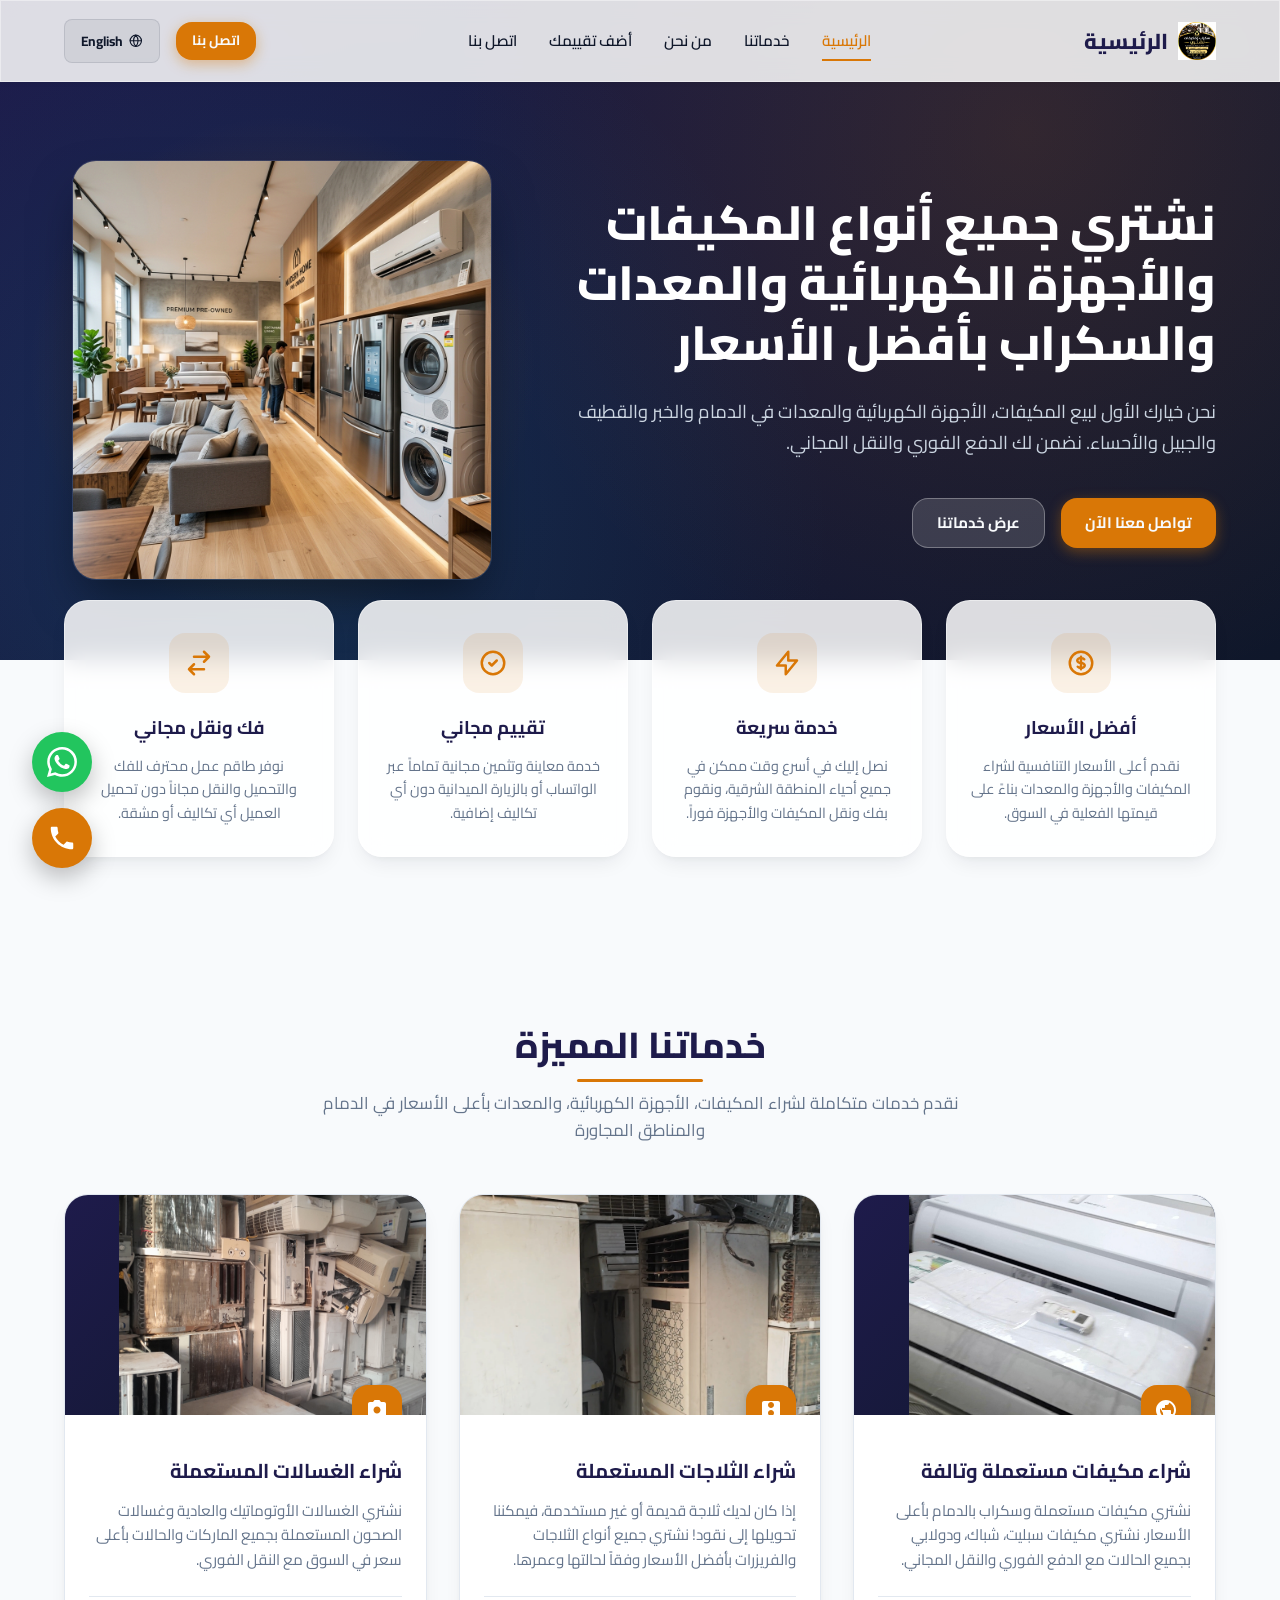
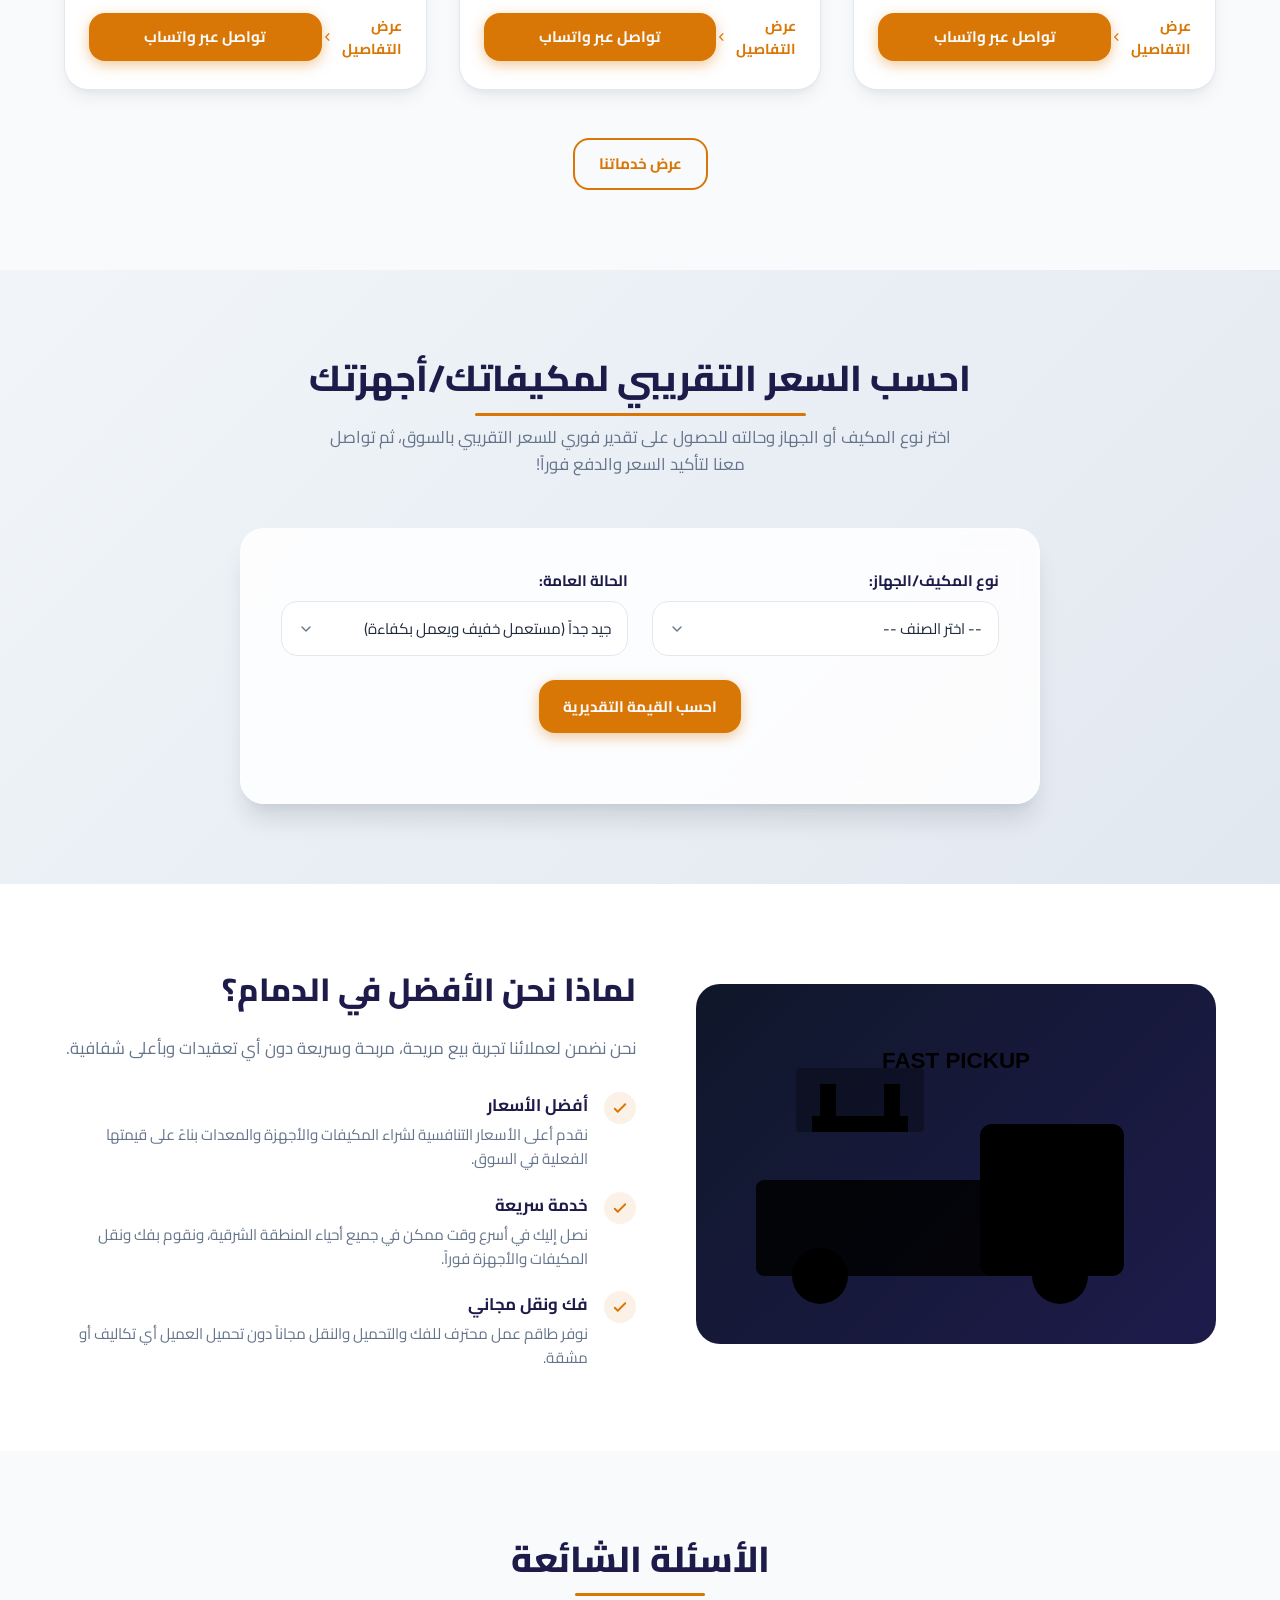
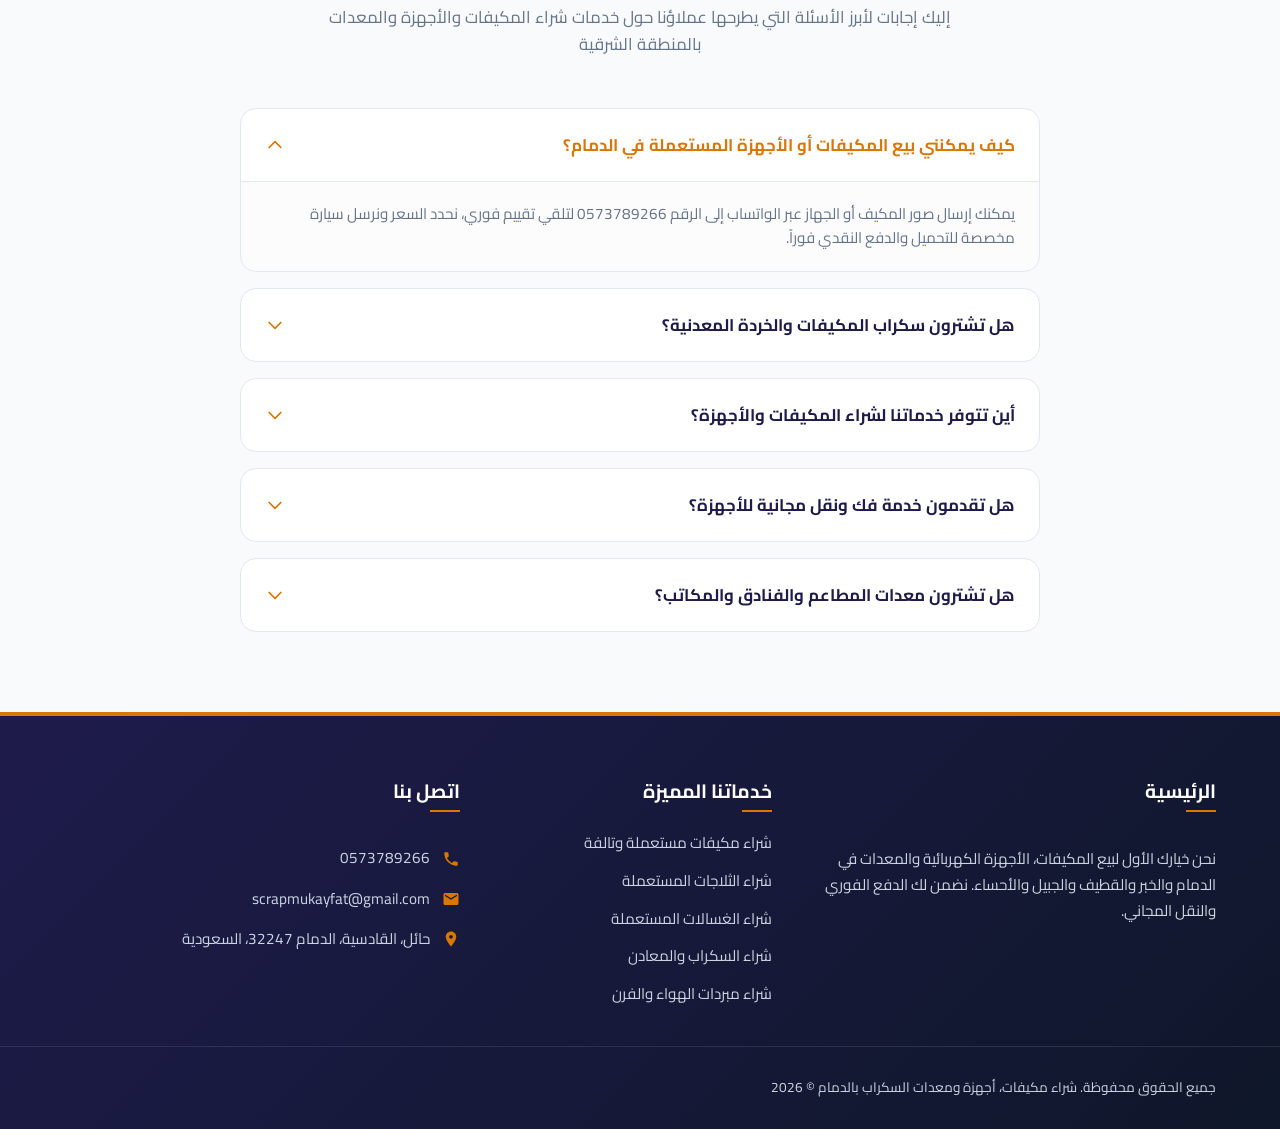
==== index.html @ c2d2c330 "Add files via upload" ====
<!DOCTYPE html>
<html lang="ar" dir="rtl">
<head>
  <meta charset="UTF-8">
  <meta name="viewport" content="width=device-width, initial-scale=1.0">
  <title data-i18n="heroTitle">شراء مكيفات سكراب بالدمام والخبر والقطيف والجبيل والاحساء 0573789266</title>
  <meta name="description" content="شراء مكيفات سكراب جميع الانواع بالدمام والخبر والقطيف والجبيل والاحساء - نشتري مكيفات شباك وسبليت ودولابي وتالفة وقديمة بأعلى الأسعار مع نقل فوري ودفع نقدي 24/7">
  
  <!-- Favicon -->
  <link rel="icon" type="image/svg+xml" href="data:image/svg+xml,%3Csvg xmlns='http://www.w3.org/2000/svg' viewBox='0 0 24 24' fill='%23d97706'%3E%3Cpath d='M2 17h20v2H2zm18-4v-2c0-1.1-.9-2-2-2H6c-1.1 0-2 .9-2 2v2c-1.1 0-2 .9-2 2v2h20v-2c0-1.1-.9-2-2-2zM6 9h12V5c0-1.1-.9-2-2-2H8c-1.1 0-2 .9-2 2v4z'/%3E%3C/svg%3E">
  
  <!-- CSS Stylesheet -->
  <link rel="stylesheet" href="style.css">
</head>
<body>

  <!-- Floating Call / WhatsApp Actions Widget -->
  <div class="floating-actions">
    <a href="https://wa.me/0573789266" class="float-btn float-whatsapp" target="_blank" data-tooltip="واتساب | WhatsApp" id="float-wa-btn">
      <svg fill="currentColor" viewBox="0 0 24 24" xmlns="http://www.w3.org/2000/svg"><path d="M17.472 14.382c-.297-.149-1.758-.867-2.03-.967-.273-.099-.471-.148-.67.15-.197.297-.767.966-.94 1.164-.173.199-.347.223-.644.075-.297-.15-1.255-.463-2.39-1.475-.883-.788-1.48-1.761-1.653-2.059-.173-.297-.018-.458.13-.606.134-.133.298-.347.446-.52.149-.174.198-.298.298-.497.099-.198.05-.371-.025-.52-.075-.149-.669-1.612-.916-2.207-.242-.579-.487-.5-.669-.51-.173-.008-.371-.01-.57-.01-.198 0-.52.074-.792.372-.272.297-1.04 1.016-1.04 2.479 0 1.462 1.065 2.875 1.213 3.074.149.198 2.096 3.2 5.077 4.487.709.306 1.262.489 1.694.625.712.227 1.36.195 1.871.118.571-.085 1.758-.719 2.006-1.413.248-.694.248-1.289.173-1.413-.074-.124-.272-.198-.57-.347m-5.421 7.403h-.004a9.87 9.87 0 01-5.031-1.378l-.361-.214-3.741.982.998-3.648-.235-.374a9.86 9.86 0 01-1.51-5.26c.001-5.45 4.436-9.884 9.888-9.884 2.64 0 5.122 1.03 6.988 2.898a9.825 9.825 0 012.893 6.994c-.003 5.45-4.437 9.884-9.885 9.884m8.413-18.297A11.815 11.815 0 0012.05 0C5.495 0 .16 5.335.157 11.892c0 2.096.547 4.142 1.588 5.945L0 24l6.335-1.662c1.746.953 3.71 1.458 5.705 1.459h.005c6.554 0 11.89-5.335 11.893-11.893a11.821 11.821 0 00-3.48-8.413z"/></svg>
    </a>
    <a href="tel:0573789266" class="float-btn float-phone" data-tooltip="اتصال مباشر | Call Now" id="float-phone-btn">
      <svg fill="currentColor" viewBox="0 0 24 24" xmlns="http://www.w3.org/2000/svg"><path d="M6.62 10.79c1.44 2.83 3.76 5.14 6.59 6.59l2.2-2.2c.27-.27.67-.36 1.02-.24 1.12.37 2.33.57 3.57.57.55 0 1 .45 1 1V20c0 .55-.45 1-1 1-9.39 0-17-7.61-17-17 0-.55.45-1 1-1h3.5c.55 0 1 .45 1 1 0 1.25.2 2.45.57 3.57.11.35.03.74-.25 1.02l-2.2 2.2z"/></svg>
    </a>
  </div>

  <!-- Header Section -->
  <header class="glass-panel">
    <div class="container nav-container">
      <a href="index.html" class="logo">
        <img src="logo.jpg.webp" alt="شعار الموقع" class="logo-img">
        <span data-i18n="navHome">شراء مكيفات سكراب</span>
      </a>

      <nav>
        <ul class="nav-links">
          <li><a href="index.html" class="active" data-i18n="navHome">الرئيسية</a></li>
          <li><a href="services.html" data-i18n="navServices">خدماتنا</a></li>
          <li><a href="about.html" data-i18n="navAbout">من نحن</a></li>
          <li><a href="reviews.html" data-i18n="navReviews">أضف تقييمك</a></li>
          <li><a href="contact.html" data-i18n="navContact">اتصل بنا</a></li>
        </ul>
      </nav>

      <div class="nav-actions">
        <a href="tel:0573789266" class="btn btn-primary" style="padding: 8px 16px; font-size: 0.85rem;" data-i18n="callUs">اتصل بنا</a>
        <button class="lang-btn" id="lang-toggle-btn">
          <svg stroke="currentColor" fill="none" stroke-width="2" viewBox="0 0 24 24" stroke-linecap="round" stroke-linejoin="round" height="1em" width="1em" xmlns="http://www.w3.org/2000/svg"><circle cx="12" cy="12" r="10"></circle><line x1="2" y1="12" x2="22" y2="12"></line><path d="M12 2a15.3 15.3 0 0 1 4 10 15.3 15.3 0 0 1-4 10 15.3 15.3 0 0 1-4-10 15.3 15.3 0 0 1 4-10z"></path></svg>
          <span>English</span>
        </button>
        <button class="mobile-toggle" id="mobile-toggle-btn" aria-label="Toggle Menu">
          <svg fill="none" viewBox="0 0 24 24" stroke="currentColor">
            <path stroke-linecap="round" stroke-linejoin="round" stroke-width="2" d="M4 6h16M4 12h16m-7 6h7" />
          </svg>
        </button>
      </div>
    </div>

    <!-- Mobile Menu Drawer -->
    <div class="mobile-menu" id="mobile-menu">
      <a href="index.html" class="active" data-i18n="navHome">الرئيسية</a>
      <a href="services.html" data-i18n="navServices">خدماتنا</a>
      <a href="about.html" data-i18n="navAbout">من نحن</a>
      <a href="reviews.html" data-i18n="navReviews">أضف تقييمك</a>
      <a href="contact.html" data-i18n="navContact">اتصل بنا</a>
    </div>
  </header>

  <!-- Hero Section -->
  <section class="hero">
    <div class="container hero-wrapper">
      <div class="hero-content">
        <h1 class="hero-title" data-i18n="heroTitle">
          نشتري جميع أنواع المكيفات السكراب والتالفة والقديمة والمستعملة بأفضل الأسعار
        </h1>
        <p class="hero-subtitle" data-i18n="heroSubtitle">
          نحن خيارك الأول لشراء المكيفات جميع الانواع (شباك، سبليت، دولابي، مركزي) والأجهزة الكهربائية والمعادن في الدمام والخبر والقطيف والجبيل والأحساء. نضمن لك الدفع الفوري والنقل المجاني 24/7.
        </p>
        <div class="hero-buttons">
          <a href="https://wa.me/0573789266" class="btn btn-primary" data-i18n="heroContactBtn">تواصل معنا الآن</a>
          <a href="services.html" class="btn btn-secondary" data-i18n="heroServicesBtn">عرض خدماتنا</a>
        </div>
      </div>
      <div class="hero-image">
        <img src="hero.png" alt="Dammam ACs & Appliances Mockup" id="hero-img-element">
      </div>
    </div>
  </section>

  <!-- Features Cards Section -->
  <section class="features">
    <div class="container">
      <div class="features-grid">
        <div class="feature-card glass-panel">
          <div class="feature-icon-wrapper">
            <svg fill="none" viewBox="0 0 24 24" stroke="currentColor"><path stroke-linecap="round" stroke-linejoin="round" stroke-width="2" d="M12 8c-1.657 0-3 .895-3 2s1.343 2 3 2 3 .895 3 2-1.343 2-3 2m0-8c1.11 0 2.08.402 2.599 1M12 8V7m0 1v8m0 0v1m0-1c-1.11 0-2.08-.402-2.599-1M21 12a9 9 0 11-18 0 9 9 0 0118 0z" /></svg>
          </div>
          <h3 data-i18n="feature1Title">أعلى الأسعار</h3>
          <p data-i18n="feature1Desc">نقدم أعلى الأسعار التنافسية لشراء المكيفات والأجهزة والمعدات بناءً على قيمتها الفعلية في السوق.</p>
        </div>

        <div class="feature-card glass-panel">
          <div class="feature-icon-wrapper">
            <svg fill="none" viewBox="0 0 24 24" stroke="currentColor"><path stroke-linecap="round" stroke-linejoin="round" stroke-width="2" d="M13 10V3L4 14h7v7l9-11h-7z" /></svg>
          </div>
          <h3 data-i18n="feature2Title">خدمة سريعة 24/7</h3>
          <p data-i18n="feature2Desc">نصل إليك في أسرع وقت ممكن في جميع أحياء المنطقة الشرقية على مدار 24 ساعة، ونقوم بفك ونقل المكيفات والأجهزة فوراً.</p>
        </div>

        <div class="feature-card glass-panel">
          <div class="feature-icon-wrapper">
            <svg fill="none" viewBox="0 0 24 24" stroke="currentColor"><path stroke-linecap="round" stroke-linejoin="round" stroke-width="2" d="M9 12l2 2 4-4m6 2a9 9 0 11-18 0 9 9 0 0118 0z" /></svg>
          </div>
          <h3 data-i18n="feature3Title">تقييم سريع</h3>
          <p data-i18n="feature3Desc">خدمة معاينة وتثمين سريعة عبر الواتساب أو بالزيارة الميدانية دون أي تكاليف إضافية - رد على التو!</p>
        </div>

        <div class="feature-card glass-panel">
          <div class="feature-icon-wrapper">
            <svg fill="none" viewBox="0 0 24 24" stroke="currentColor"><path stroke-linecap="round" stroke-linejoin="round" stroke-width="2" d="M8 7h12m0 0l-4-4m4 4l-4 4m0 6H4m0 0l4 4m-4-4l4-4" /></svg>
          </div>
          <h3 data-i18n="feature4Title">فك ونقل فوري</h3>
          <p data-i18n="feature4Desc">طاقم عمل محترف مع شاحنات مجهزة للفك والتحميل والنقل فوراً دون تحميل العميل أي تكاليف أو مشقة.</p>
        </div>
      </div>
    </div>
  </section>

  <!-- Featured Services Preview Grid -->
  <section class="services">
    <div class="container">
      <div class="section-header">
        <h2 data-i18n="servicesTitle">خدماتنا المميزة</h2>
        <p data-i18n="servicesSubtitle">نقدم خدمات متكاملة لشراء جميع أنواع المكيفات والأجهزة الكهربائية والمعادن بأعلى الأسعار في الدمام والمناطق المجاورة</p>
      </div>

      <div class="services-grid">
        <!-- Service Card 1 -->
        <div class="service-card">
          <div class="service-img-wrapper">
             <img src="ac.jpeg" alt="مكيفات" />
            <svg width="64" height="64" fill="none" viewBox="0 0 24 24" stroke="%23ffffff" style="opacity:0.25;"><path stroke-linecap="round" stroke-linejoin="round" stroke-width="1.5" d="M12 3v18m9-9H3" /></svg>
            <div class="service-icon-badge">
              <svg fill="currentColor" viewBox="0 0 24 24"><path d="M12 2C6.48 2 2 6.48 2 12s4.48 10 10 10 10-4.48 10-10S17.52 2 12 2zm1 17.93c-3.95-.49-7-3.85-7-7.93 0-.62.08-1.21.21-1.79L9 15v1c0 1.1.9 2 2 2v1.93zm6.9-2.54c-.26-.81-1-1.39-1.9-1.39h-1v-3c0-.55-.45-1-1-1H8v-2h2c.55 0 1-.45 1-1V7h2c1.1 0 2-.9 2-2v-.41c2.93 1.19 5 4.06 5 7.41 0 2.08-.8 3.97-2.1 5.39z"/></svg>
            </div>
          </div>
          <div class="service-content">
            <h3 data-i18n="serviceAcTitle">شراء مكيفات مستعملة وتالفة</h3>
            <p data-i18n="serviceAcDesc">نشتري مكيفات مستعملة وسكراب بالدمام بأعلى الأسعار. نشتري مكيفات سبليت، شباك، ودولابي بجميع الحالات مع الدفع الفوري والنقل المجاني.</p>
            <div class="service-actions">
              <a href="services.html" class="service-link"><span data-i18n="viewDetails">عرض التفاصيل</span> <svg fill="none" viewBox="0 0 24 24" stroke="currentColor"><path stroke-linecap="round" stroke-linejoin="round" stroke-width="2.5" d="M9 5l7 7-7 7" /></svg></a>
              <a href="https://wa.me/0573789266" class="btn btn-primary" style="width: 100%;" data-i18n="whatsappChat">تواصل عبر واتساب</a>
            </div>
          </div>
        </div>

        <!-- Service Card 2 -->
        <div class="service-card">
          <div class="service-img-wrapper">
             <img src="freez.jpeg" alt="مكيفات" />
            <svg width="64" height="64" fill="none" viewBox="0 0 24 24" stroke="%23ffffff" style="opacity:0.25;"><rect x="4" y="2" width="16" height="20" rx="2" stroke-width="1.5"/><line x1="4" y1="12" x2="20" y2="12" stroke-width="1.5"/></svg>
            <div class="service-icon-badge">
              <svg fill="currentColor" viewBox="0 0 24 24"><path d="M19 3H5c-1.1 0-2 .9-2 2v14c0 1.1.9 2 2 2h14c1.1 0 2-.9 2-2V5c0-1.1-.9-2-2-2zm-7 15c-1.66 0-3-1.34-3-3s1.34-3 3-3 3 1.34 3 3-1.34 3-3 3zm0-8c-1.66 0-3-1.34-3-3s1.34-3 3-3 3 1.34 3 3-1.34 3-3 3z"/></svg>
            </div>
          </div>
          <div class="service-content">
            <h3 data-i18n="serviceFridgeTitle">شراء الثلاجات المستعملة</h3>
            <p data-i18n="serviceFridgeDesc">إذا كان لديك ثلاجة قديمة أو غير مستخدمة، فيمكننا تحويلها إلى نقود! نشتري جميع أنواع الثلاجات والفريزرات بأفضل الأسعار وفقاً لحالتها وعمرها.</p>
            <div class="service-actions">
              <a href="services.html" class="service-link"><span data-i18n="viewDetails">عرض التفاصيل</span> <svg fill="none" viewBox="0 0 24 24" stroke="currentColor"><path stroke-linecap="round" stroke-linejoin="round" stroke-width="2.5" d="M9 5l7 7-7 7" /></svg></a>
              <a href="https://wa.me/0573789266" class="btn btn-primary" style="width: 100%;" data-i18n="whatsappChat">تواصل عبر واتساب</a>
            </div>
          </div>
        </div>

        <!-- Service Card 3 -->
        <div class="service-card">
          <div class="service-img-wrapper">
             <img src="w.jpeg" alt="مكيفات" />
            <svg width="64" height="64" fill="none" viewBox="0 0 24 24" stroke="%23ffffff" style="opacity:0.25;"><circle cx="12" cy="12" r="10" stroke-width="1.5"/><circle cx="12" cy="12" r="5" stroke-width="1.5"/></svg>
            <div class="service-icon-badge">
              <svg fill="currentColor" viewBox="0 0 24 24"><path d="M19 4h-3L14.41 2H9.59L8 4H5c-1.1 0-2 .9-2 2v12c0 1.1.9 2 2 2h14c1.1 0 2-.9 2-2V6c0-1.1-.9-2-2-2zm-7 11.5c-1.93 0-3.5-1.57-3.5-3.5s1.57-3.5 3.5-3.5 3.5 1.57 3.5 3.5-1.57 3.5-3.5 3.5z"/></svg>
            </div>
          </div>
          <div class="service-content">
            <h3 data-i18n="serviceWasherTitle">شراء الغسالات المستعملة</h3>
            <p data-i18n="serviceWasherDesc">نشتري الغسالات الأوتوماتيك والعادية وغسالات الصحون المستعملة بجميع الماركات والحالات بأعلى سعر في السوق مع النقل الفوري.</p>
            <div class="service-actions">
              <a href="services.html" class="service-link"><span data-i18n="viewDetails">عرض التفاصيل</span> <svg fill="none" viewBox="0 0 24 24" stroke="currentColor"><path stroke-linecap="round" stroke-linejoin="round" stroke-width="2.5" d="M9 5l7 7-7 7" /></svg></a>
              <a href="https://wa.me/0573789266" class="btn btn-primary" style="width: 100%;" data-i18n="whatsappChat">تواصل عبر واتساب</a>
            </div>
          </div>
        </div>
      </div>
      
      <div style="text-align: center; margin-top: 48px;">
        <a href="services.html" class="btn btn-outline" data-i18n="heroServicesBtn">عرض جميع الخدمات</a>
      </div>
    </div>
  </section>

  <!-- Interactive Price Estimator Section -->
  <section class="estimator">
    <div class="container">
      <div class="section-header">
        <h2 data-i18n="estimatorTitle">احسب السعر التقريبي لمكيفاتك/أجهزتك</h2>
        <p data-i18n="estimatorSubtitle">اختر نوع المكيف أو الجهاز وحالته للحصول على تقدير فوري للسعر التقريبي بالسوق، ثم تواصل معنا لتأكيد السعر والدفع فوراً!</p>
      </div>

      <div class="estimator-card glass-panel">
        <div class="estimator-form">
          <div class="form-group">
            <label for="estimator-item" data-i18n="estimatorItemLabel">نوع المكيف/الجهاز:</label>
            <select id="estimator-item">
              <option value="" disabled selected>-- اختر الصنف --</option>
              <option value="ac">مكيف (سبليت/شباك) | AC</option>
              <option value="fridge">ثلاجة / فريزر | Refrigerator / Freezer</option>
              <option value="washer">غسالة | Washing Machine</option>
              <option value="scrap">سكراب / معادن | Scrap Metal</option>
              <option value="cooler">وحدة تبريد كبيرة | Large Cooling Unit</option>
              <option value="electrical">معدات وأجهزة كهربائية | Electrical Equipment</option>
            </select>
          </div>

          <div class="form-group">
            <label for="estimator-condition" data-i18n="estimatorConditionLabel">الحالة العامة:</label>
            <select id="estimator-condition">
              <option value="excellent" data-i18n="estimatorConditionExcel">ممتاز (شبه جديد وبدون خدوش)</option>
              <option value="good" data-i18n="estimatorConditionGood" selected>جيد جداً (مستعمل خفيف ويعمل بكفاءة)</option>
              <option value="fair" data-i18n="estimatorConditionFair">مستعمل (يحتاج صيانة بسيطة أو سكراب)</option>
            </select>
          </div>

          <div class="estimator-btn-wrapper">
            <button class="btn btn-primary" id="estimator-calculate-btn" data-i18n="estimatorCalculateBtn">احسب القيمة التقديرية</button>
          </div>
        </div>

        <div class="estimator-result-box" id="estimator-result">
          <p class="estimator-result-title" data-i18n="estimatorResultText">القيمة التقديرية التنافسية للمكيف/الجهاز المحدد هي:</p>
          <div class="estimator-price" id="estimator-price-range">0 - 0 ريال</div>
          <a href="#" class="btn btn-primary" id="estimator-whatsapp-btn" target="_blank" style="background-color: rgb(34, 197, 94); box-shadow: 0 4px 14px rgba(34, 197, 94, 0.4);">
            <svg fill="currentColor" width="20" height="20" viewBox="0 0 24 24" style="margin-inline-end: 8px;"><path d="M17.472 14.382c-.297-.149-1.758-.867-2.03-.967-.273-.099-.471-.148-.67.15-.197.297-.767.966-.94 1.164-.173.199-.347.223-.644.075-.297-.15-1.255-.463-2.39-1.475-.883-.788-1.48-1.761-1.653-2.059-.173-.297-.018-.458.13-.606.134-.133.298-.347.446-.52.149-.174.198-.298.298-.497.099-.198.05-.371-.025-.52-.075-.149-.669-1.612-.916-2.207-.242-.579-.487-.5-.669-.51-.173-.008-.371-.01-.57-.01-.198 0-.52.074-.792.372-.272.297-1.04 1.016-1.04 2.479 0 1.462 1.065 2.875 1.213 3.074.149.198 2.096 3.2 5.077 4.487.709.306 1.262.489 1.694.625.712.227 1.36.195 1.871.118.571-.085 1.758-.719 2.006-1.413.248-.694.248-1.289.173-1.413-.074-.124-.272-.198-.57-.347m-5.421 7.403h-.004a9.87 9.87 0 01-5.031-1.378l-.361-.214-3.741.982.998-3.648-.235-.374a9.86 9.86 0 01-1.51-5.26c.001-5.45 4.436-9.884 9.888-9.884 2.64 0 5.122 1.03 6.988 2.898a9.825 9.825 0 012.893 6.994c-.003 5.45-4.437 9.884-9.885 9.884m8.413-18.297A11.815 11.815 0 0012.05 0C5.495 0 .16 5.335.157 11.892c0 2.096.547 4.142 1.588 5.945L0 24l6.335-1.662c1.746.953 3.71 1.458 5.705 1.459h.005c6.554 0 11.89-5.335 11.893-11.893a11.821 11.821 0 00-3.48-8.413z"/></svg>
            <span data-i18n="estimatorSendWhatsapp">تأكيد السعر وطلب الشراء عبر واتساب</span>
          </a>
          <p class="estimator-warning" data-i18n="estimatorWarning">*ملاحظة: السعر النهائي يتم تحديده بعد المعاينة المباشرة أو عبر صور الواتساب.</p>
        </div>
      </div>
    </div>
  </section>

  <!-- Why Choose Us Section -->
  <section class="why-us">
    <div class="container why-us-wrapper">
      <div class="why-us-image">
        <!-- SVG mockup placeholder of a delivery van with ACs and appliances -->
        <svg viewBox="0 0 600 400" xmlns="http://www.w3.org/2000/svg" style="width:100%; border-radius: var(--radius-lg); background: linear-gradient(135deg, #0f172a 0%, #1e1b4b 100%); padding: 20px;">
          <rect x="50" y="220" width="360" height="120" rx="10" fill="%23d97706" opacity="0.85"/>
          <rect x="330" y="150" width="180" height="190" rx="15" fill="%23b45309"/>
          <circle cx="130" cy="340" r="35" fill="%23334155"/>
          <circle cx="130" cy="340" r="15" fill="%23cbd5e1"/>
          <circle cx="430" cy="340" r="35" fill="%23334155"/>
          <circle cx="430" cy="340" r="15" fill="%23cbd5e1"/>
          <polygon points="410,170 490,170 470,240 410,240" fill="%230ea5e9" opacity="0.5"/>
          <rect x="100" y="80" width="160" height="80" rx="5" fill="%23d97706" opacity="0.3"/>
          <path d="M120 140h120v20H120zM130 100h20v40h-20zM210 100h20v40h-20z" fill="%23d97706"/>
          <text x="300" y="80" fill="%23ffffff" font-family="sans-serif" font-size="28" font-weight="bold" text-anchor="middle">FAST PICKUP</text>
        </svg>
      </div>

      <div class="why-us-content">
        <h2 data-i18n="whyTitle">لماذا نحن الأفضل في الدمام؟</h2>
        <p data-i18n="whySubtitle">نحن نضمن لعملائنا تجربة بيع مريحة، مربحة وسريعة دون أي تعقيدات وبأعلى شفافية.</p>
        
        <div class="why-points">
          <div class="why-point-item">
            <div class="why-point-icon">
              <svg fill="none" viewBox="0 0 24 24" stroke="currentColor"><path stroke-linecap="round" stroke-linejoin="round" stroke-width="2.5" d="M5 13l4 4L19 7" /></svg>
            </div>
            <div class="why-point-text">
              <h4 data-i18n="feature1Title">أفضل الأسعار</h4>
              <p data-i18n="feature1Desc">نقدم أعلى الأسعار التنافسية لشراء المكيفات والأجهزة والمعدات بناءً على قيمتها الفعلية في السوق.</p>
            </div>
          </div>

          <div class="why-point-item">
            <div class="why-point-icon">
              <svg fill="none" viewBox="0 0 24 24" stroke="currentColor"><path stroke-linecap="round" stroke-linejoin="round" stroke-width="2.5" d="M5 13l4 4L19 7" /></svg>
            </div>
            <div class="why-point-text">
              <h4 data-i18n="feature2Title">خدمة سريعة</h4>
              <p data-i18n="feature2Desc">نصل إليك في أسرع وقت ممكن في جميع أحياء المنطقة الشرقية، ونقوم بفك ونقل المكيفات والأجهزة فوراً.</p>
            </div>
          </div>

          <div class="why-point-item">
            <div class="why-point-icon">
              <svg fill="none" viewBox="0 0 24 24" stroke="currentColor"><path stroke-linecap="round" stroke-linejoin="round" stroke-width="2.5" d="M5 13l4 4L19 7" /></svg>
            </div>
            <div class="why-point-text">
              <h4 data-i18n="feature4Title">فك ونقل مجاني</h4>
              <p data-i18n="feature4Desc">نوفر طاقم عمل محترف للفك والتحميل والنقل مجاناً دون تحميل العميل أي تكاليف أو مشقة.</p>
            </div>
          </div>
        </div>
      </div>
    </div>
  </section>

  <!-- FAQ Section Accordion -->
  <section class="faqs">
    <div class="container">
      <div class="section-header">
        <h2 data-i18n="faqTitle">الأسئلة الشائعة</h2>
        <p data-i18n="faqSubtitle">إليك إجابات لأبرز الأسئلة التي يطرحها عملاؤنا حول خدمات شراء المكيفات والأجهزة والمعدات بالمنطقة الشرقية</p>
      </div>

      <div class="faq-list">
        <div class="faq-item active">
          <button class="faq-question">
            <span data-i18n="faqQ1">كيف يمكنني بيع المكيفات أو الأجهزة المستعملة في الدمام؟</span>
            <svg fill="none" viewBox="0 0 24 24" stroke="currentColor"><path stroke-linecap="round" stroke-linejoin="round" stroke-width="2" d="M19 9l-7 7-7-7" /></svg>
          </button>
          <div class="faq-answer">
            <p data-i18n="faqA1">يمكنك إرسال صور المكيف أو الجهاز عبر الواتساب إلى الرقم 0573789266 لتلقي تقييم فوري، نحدد السعر ونرسل سيارة مخصصة للتحميل والدفع النقدي فوراً.</p>
          </div>
        </div>

       

        <div class="faq-item">
          <button class="faq-question">
            <span data-i18n="faqQ3">هل تشترون سكراب المكيفات والخردة المعدنية؟</span>
            <svg fill="none" viewBox="0 0 24 24" stroke="currentColor"><path stroke-linecap="round" stroke-linejoin="round" stroke-width="2" d="M19 9l-7 7-7-7" /></svg>
          </button>
          <div class="faq-answer">
            <p data-i18n="faqA3">نعم، نشتري سكراب المكيفات التالفة بالكامل، وخردة النحاس والحديد والألومنيوم وهياكل المطابخ التالفة بأفضل أسعار السكراب اليومية بالدمام.</p>
          </div>
        </div>

        <div class="faq-item">
          <button class="faq-question">
            <span data-i18n="faqQ4">أين تتوفر خدماتنا لشراء المكيفات والأجهزة؟</span>
            <svg fill="none" viewBox="0 0 24 24" stroke="currentColor"><path stroke-linecap="round" stroke-linejoin="round" stroke-width="2" d="M19 9l-7 7-7-7" /></svg>
          </button>
          <div class="faq-answer">
            <p data-i18n="faqA4">خدماتنا تغطي المنطقة الشرقية بالكامل بما في ذلك: الدمام، الخبر، القطيف، الظهران، الجبيل، الأحساء، سيهات، وصفوى وجميع المناطق المجاورة.</p>
          </div>
        </div>

        <div class="faq-item">
          <button class="faq-question">
            <span data-i18n="faqQ5">هل تقدمون خدمة فك ونقل مجانية للأجهزة؟</span>
            <svg fill="none" viewBox="0 0 24 24" stroke="currentColor"><path stroke-linecap="round" stroke-linejoin="round" stroke-width="2" d="M19 9l-7 7-7-7" /></svg>
          </button>
          <div class="faq-answer">
            <p data-i18n="faqA5">نعم بالتأكيد، نحن نتكفل بجميع عمليات الفك، التحميل، والنقل مجاناً بنسبة 100% بواسطة عمال ونجارين محترفين دون أي رسوم على العميل.</p>
          </div>
        </div>

        <div class="faq-item">
          <button class="faq-question">
            <span data-i18n="faqQ6">هل تشترون معدات المطاعم والفنادق والمكاتب؟</span>
            <svg fill="none" viewBox="0 0 24 24" stroke="currentColor"><path stroke-linecap="round" stroke-linejoin="round" stroke-width="2" d="M19 9l-7 7-7-7" /></svg>
          </button>
          <div class="faq-answer">
            <p data-i18n="faqA6">نعم، نقوم بشراء وتصفية معدات المطاعم المستعملة بالكامل، تجهيزات الشركات، وتجهيزات الفنادق والشقق المفروشة بأفضل الأسعار دفعة واحدة.</p>
          </div>
        </div>
      </div>
    </div>
  </section>
  <!-- Footer Section -->
  <footer>
    <div class="container footer-grid">
      <div class="footer-col">
        <h3 data-i18n="navHome">شراء مكيفات سكراب</h3>
        <p style="margin-top: 16px;" data-i18n="heroSubtitle">
          نحن خيارك الأول لشراء المكيفات جميع الانواع (شباك، سبليت، دولابي، مركزي) والأجهزة الكهربائية والمعادن في الدمام والخبر والقطيف والجبيل والأحساء. نضمن لك الدفع الفوري والنقل المجاني 24/7.
        </p>
      </div>

      <div class="footer-col">
        <h3 data-i18n="servicesTitle">خدماتنا المميزة</h3>
        <ul>
          <li><a href="services.html" data-i18n="serviceAcTitle">شراء مكيفات جميع الانواع</a></li>
          <li><a href="services.html" data-i18n="serviceFridgeTitle">شراء الثلاجات والفريزرات</a></li>
          <li><a href="services.html" data-i18n="serviceWasherTitle">شراء الغسالات والأجهزة</a></li>
          <li><a href="services.html" data-i18n="serviceScrapTitle">شراء المعادن والألمنيوم</a></li>
          <li><a href="services.html" data-i18n="serviceCoolerTitle">خدمة 24/7 متواصلة</a></li>
        </ul>
      </div>

      <div class="footer-col">
        <h3 data-i18n="navContact">اتصل بنا</h3>
        <div class="footer-contact-list" style="margin-top: 16px;">
          <div class="footer-contact-item">
            <svg fill="currentColor" viewBox="0 0 24 24"><path d="M6.62 10.79c1.44 2.83 3.76 5.14 6.59 6.59l2.2-2.2c.27-.27.67-.36 1.02-.24 1.12.37 2.33.57 3.57.57.55 0 1 .45 1 1V20c0 .55-.45 1-1 1-9.39 0-17-7.61-17-17 0-.55.45-1 1-1h3.5c.55 0 1 .45 1 1 0 1.25.2 2.45.57 3.57.11.35.03.74-.25 1.02l-2.2 2.2z"/></svg>
            <span>0573789266</span>
          </div>
          <div class="footer-contact-item">
            <svg fill="currentColor" viewBox="0 0 24 24"><path d="M20 4H4c-1.1 0-1.99.9-1.99 2L2 18c0 1.1.9 2 2 2h16c1.1 0 2-.9 2-2V6c0-1.1-.9-2-2-2zm0 4l-8 5-8-5V6l8 5 8-5v2z"/></svg>
            <span>scrapmukayfat@gmail.com</span>
          </div>
          <div class="footer-contact-item">
            <svg fill="currentColor" viewBox="0 0 24 24"><path d="M12 2C8.13 2 5 5.13 5 9c0 5.25 7 13 7 13s7-7.75 7-13c0-3.87-3.13-7-7-7zm0 9.5c-1.38 0-2.5-1.12-2.5-2.5s1.12-2.5 2.5-2.5 2.5 1.12 2.5 2.5-1.12 2.5-2.5 2.5z"/></svg>
            <span data-i18n="locationAddress">الدمام، الخبر، القطيف، الجبيل، الأحساء</span>
          </div>
        </div>
      </div>
    </div>

    <div class="footer-bottom">
      <div class="container" style="display: flex; justify-content: space-between; align-items: center; width: 100%; flex-wrap: wrap; gap: 16px;">
        <span data-i18n="copyright">جميع الحقوق محفوظة. شراء مكيفات سكراب © 2026</span>
      </div>
    </div>
  </footer>

  <!-- Scripts -->
  <script src="translations.js"></script>
  <script src="main.js"></script>
  
  <script>
    // Set generated image as hero background or element if loaded successfully
    document.addEventListener("DOMContentLoaded", () => {
      const heroImg = document.getElementById("hero-img-element");
      if (heroImg) {
        // Use the local copied hero image
        heroImg.src = "hero.png";
      }
    });
  </script>
</body>
</html>
---- style.css ----
/* -------------------------------------------------------------
  Dammam ACs & Appliances Website - Core Stylesheet
   Features: RTL Support, Glassmorphism, Premium Colors, Animations
------------------------------------------------------------- */

@import url('https://fonts.googleapis.com/css2?family=Cairo:wght@300;400;500;600;700;800&family=Outfit:wght@300;400;500;600;700;800&display=swap');

:root {
  /* Color Palette - Premium Navy & Warm Gold */
  --primary-rgb: 15, 23, 42;       /* Slate 900 */
  --secondary-rgb: 30, 27, 75;    /* Indigo 950 */
  --gold-rgb: 217, 119, 6;        /* Amber 600 */
  --gold-hover-rgb: 180, 83, 9;   /* Amber 700 */
  --cyan-rgb: 6, 182, 212;        /* Cyan 500 */
  --success-rgb: 34, 197, 94;     /* Green 500 (WhatsApp) */
  --danger-rgb: 239, 68, 68;      /* Red 500 */
  
  --bg-main: #f8fafc;
  --bg-card: #ffffff;
  --text-primary: #1e293b;
  --text-muted: #64748b;
  --text-light: #f8fafc;
  --border-color: #e2e8f0;
  
  --font-ar: 'Cairo', sans-serif;
  --font-en: 'Outfit', sans-serif;
  
  --radius-sm: 8px;
  --radius-md: 16px;
  --radius-lg: 24px;
  --radius-full: 9999px;
  
  --shadow-sm: 0 2px 4px rgba(0, 0, 0, 0.05);
  --shadow-md: 0 10px 20px -5px rgba(15, 23, 42, 0.08), 0 4px 6px -2px rgba(15, 23, 42, 0.04);
  --shadow-lg: 0 20px 25px -5px rgba(15, 23, 42, 0.12), 0 10px 10px -5px rgba(15, 23, 42, 0.04);
  --shadow-glow: 0 0 20px rgba(217, 119, 6, 0.25);
  
  --transition: all 0.3s cubic-bezier(0.4, 0, 0.2, 1);
}

/* RTL / LTR Font Assignment */
html[dir="rtl"] {
  font-family: var(--font-ar);
}
html[dir="ltr"] {
  font-family: var(--font-en);
}

* {
  box-sizing: border-box;
  margin: 0;
  padding: 0;
}

body {
  background-color: var(--bg-main);
  color: var(--text-primary);
  line-height: 1.6;
  overflow-x: hidden;
}

a {
  text-decoration: none;
  color: inherit;
  transition: var(--transition);
}

button, input, select, textarea {
  font-family: inherit;
}

/* Scrollbar Styles */
::-webkit-scrollbar {
  width: 8px;
}
::-webkit-scrollbar-track {
  background: var(--bg-main);
}
::-webkit-scrollbar-thumb {
  background: rgb(var(--gold-rgb));
  border-radius: var(--radius-full);
}
::-webkit-scrollbar-thumb:hover {
  background: rgb(var(--gold-hover-rgb));
}

/* Container */
.container {
  width: 100%;
  max-width: 1200px;
  margin: 0 auto;
  padding: 0 24px;
}

/* Glassmorphism Classes */
.glass-panel {
  background: rgba(255, 255, 255, 0.85);
  backdrop-filter: blur(12px);
  -webkit-backdrop-filter: blur(12px);
  border: 1px solid rgba(255, 255, 255, 0.4);
}

.glass-dark {
  background: rgba(15, 23, 42, 0.85);
  backdrop-filter: blur(12px);
  -webkit-backdrop-filter: blur(12px);
  border: 1px solid rgba(255, 255, 255, 0.08);
}

/* Buttons */
.btn {
  display: inline-flex;
  align-items: center;
  justify-content: center;
  gap: 8px;
  padding: 12px 24px;
  font-weight: 700;
  font-size: 0.95rem;
  border-radius: var(--radius-md);
  border: none;
  cursor: pointer;
  transition: var(--transition);
  text-align: center;
}

.btn-primary {
  background-color: rgb(var(--gold-rgb));
  color: var(--text-light);
  box-shadow: 0 4px 14px rgba(217, 119, 6, 0.4);
}
.btn-primary:hover {
  background-color: rgb(var(--gold-hover-rgb));
  transform: translateY(-2px);
  box-shadow: 0 6px 20px rgba(217, 119, 6, 0.6);
}

.btn-secondary {
  background-color: rgba(255, 255, 255, 0.15);
  color: var(--text-light);
  border: 1.5px solid rgba(255, 255, 255, 0.3);
}
.btn-secondary:hover {
  background-color: rgba(255, 255, 255, 0.25);
  transform: translateY(-2px);
}

.btn-outline {
  background-color: transparent;
  color: rgb(var(--gold-rgb));
  border: 2px solid rgb(var(--gold-rgb));
}
.btn-outline:hover {
  background-color: rgb(var(--gold-rgb));
  color: var(--text-light);
  transform: translateY(-2px);
}

/* -------------------------------------------------------------
   Header & Navigation
------------------------------------------------------------- */
header {
  position: fixed;
  top: 0;
  left: 0;
  right: 0;
  z-index: 1000;
  box-shadow: var(--shadow-sm);
  border-bottom: 1px solid rgba(15, 23, 42, 0.06);
}

.nav-container {
  display: flex;
  align-items: center;
  justify-content: space-between;
  height: 80px;
}

.logo {
  display: flex;
  align-items: center;
  gap: 10px;
  font-weight: 800;
  font-size: 1.35rem;
  color: rgb(var(--secondary-rgb));
}

.logo svg,
.logo img {
  width: 38px;
  height: 38px;
  object-fit: contain;
}

.nav-links {
  display: flex;
  align-items: center;
  gap: 32px;
  list-style: none;
}

.nav-links a {
  font-weight: 600;
  font-size: 0.95rem;
  color: rgb(var(--primary-rgb));
  position: relative;
}

.nav-links a::after {
  content: '';
  position: absolute;
  bottom: -6px;
  left: 0;
  width: 0;
  height: 2px;
  background-color: rgb(var(--gold-rgb));
  transition: var(--transition);
}

.nav-links a:hover::after,
.nav-links a.active::after {
  width: 100%;
}

.nav-links a:hover,
.nav-links a.active {
  color: rgb(var(--gold-rgb));
}

.nav-actions {
  display: flex;
  align-items: center;
  gap: 16px;
}

/* Language Switcher Button */
.lang-btn {
  background: rgba(15, 23, 42, 0.06);
  border: 1px solid rgba(15, 23, 42, 0.1);
  padding: 8px 16px;
  border-radius: var(--radius-sm);
  font-weight: 700;
  font-size: 0.85rem;
  cursor: pointer;
  transition: var(--transition);
  display: flex;
  align-items: center;
  gap: 6px;
  color: rgb(var(--primary-rgb));
}

.lang-btn:hover {
  background: rgba(15, 23, 42, 0.12);
  color: rgb(var(--gold-rgb));
}

/* Mobile Nav Toggle */
.mobile-toggle {
  display: none;
  background: transparent;
  border: none;
  cursor: pointer;
  padding: 4px;
}

.mobile-toggle svg {
  width: 28px;
  height: 28px;
  stroke: rgb(var(--primary-rgb));
}

/* Mobile Navigation Menu */
.mobile-menu {
  position: fixed;
  top: 80px;
  left: 0;
  right: 0;
  background: var(--bg-card);
  box-shadow: var(--shadow-lg);
  border-bottom: 2px solid rgb(var(--gold-rgb));
  padding: 24px;
  display: none;
  flex-direction: column;
  gap: 20px;
  z-index: 999;
  text-align: center;
}

.mobile-menu a {
  font-weight: 700;
  font-size: 1.1rem;
  padding: 10px 0;
  border-bottom: 1px solid var(--border-color);
}

.mobile-menu a:last-child {
  border-bottom: none;
}

/* -------------------------------------------------------------
   Hero Section
------------------------------------------------------------- */
.hero {
  padding-top: 160px;
  padding-bottom: 80px;
  background: linear-gradient(135deg, rgb(var(--secondary-rgb)) 0%, rgb(var(--primary-rgb)) 100%);
  color: var(--text-light);
  position: relative;
  overflow: hidden;
}

.hero::before {
  content: '';
  position: absolute;
  top: 0;
  left: 0;
  right: 0;
  bottom: 0;
  background-image: radial-gradient(circle at 80% 20%, rgba(217, 119, 6, 0.15) 0%, transparent 50%),
                    radial-gradient(circle at 20% 80%, rgba(6, 182, 212, 0.15) 0%, transparent 50%);
  z-index: 1;
}

.hero-wrapper {
  display: grid;
  grid-template-columns: 1.2fr 0.8fr;
  align-items: center;
  gap: 60px;
  position: relative;
  z-index: 2;
}

.hero-content {
  animation: fadeUp 1s ease-out;
}

.hero-title {
  font-size: 3rem;
  font-weight: 800;
  line-height: 1.25;
  margin-bottom: 24px;
  color: #ffffff;
}

.hero-title span {
  color: rgb(var(--gold-rgb));
  display: block;
}

.hero-subtitle {
  font-size: 1.15rem;
  font-weight: 400;
  color: #cbd5e1;
  margin-bottom: 40px;
  max-width: 650px;
  line-height: 1.7;
}

.hero-buttons {
  display: flex;
  gap: 16px;
  flex-wrap: wrap;
}

.hero-image {
  position: relative;
  display: flex;
  justify-content: center;
  animation: float 6s ease-in-out infinite;
}

.hero-image img {
  width: 100%;
  max-width: 420px;
  border-radius: var(--radius-lg);
  box-shadow: 0 25px 50px -12px rgba(0, 0, 0, 0.5);
  border: 1px solid rgba(255, 255, 255, 0.1);
}

.hero-image::after {
  content: '';
  position: absolute;
  width: 100%;
  height: 100%;
  background: radial-gradient(circle, rgba(217,119,6,0.2) 0%, transparent 70%);
  z-index: -1;
  transform: scale(1.2);
}

/* -------------------------------------------------------------
   Features Section
------------------------------------------------------------- */
.features {
  margin-top: -60px;
  position: relative;
  z-index: 10;
  padding-bottom: 80px;
}

.features-grid {
  display: grid;
  grid-template-columns: repeat(4, 1fr);
  gap: 24px;
}

.feature-card {
  padding: 32px 24px;
  border-radius: var(--radius-lg);
  box-shadow: var(--shadow-md);
  text-align: center;
  transition: var(--transition);
}

.feature-card:hover {
  transform: translateY(-8px);
  box-shadow: var(--shadow-lg), var(--shadow-glow);
  border-color: rgba(217, 119, 6, 0.3);
}

.feature-icon-wrapper {
  width: 60px;
  height: 60px;
  background-color: rgba(217, 119, 6, 0.1);
  border-radius: var(--radius-md);
  display: flex;
  align-items: center;
  justify-content: center;
  margin: 0 auto 20px auto;
  color: rgb(var(--gold-rgb));
  transition: var(--transition);
}

.feature-card:hover .feature-icon-wrapper {
  background-color: rgb(var(--gold-rgb));
  color: #ffffff;
}

.feature-icon-wrapper svg {
  width: 30px;
  height: 30px;
}

.feature-card h3 {
  font-weight: 700;
  font-size: 1.15rem;
  margin-bottom: 12px;
  color: rgb(var(--secondary-rgb));
}

.feature-card p {
  font-size: 0.9rem;
  color: var(--text-muted);
}

/* -------------------------------------------------------------
   Section Header General
------------------------------------------------------------- */
.section-header {
  text-align: center;
  margin-bottom: 50px;
}

.section-header h2 {
  font-size: 2.25rem;
  font-weight: 800;
  color: rgb(var(--secondary-rgb));
  margin-bottom: 16px;
  position: relative;
  display: inline-block;
}

.section-header h2::after {
  content: '';
  position: absolute;
  bottom: -8px;
  left: 25%;
  width: 50%;
  height: 3px;
  background-color: rgb(var(--gold-rgb));
  border-radius: var(--radius-full);
}

.section-header p {
  font-size: 1.05rem;
  color: var(--text-muted);
  max-width: 650px;
  margin: 0 auto;
}

/* -------------------------------------------------------------
   Services Section
------------------------------------------------------------- */
.services {
  padding: 80px 0;
}

.services-grid {
  display: grid;
  grid-template-columns: repeat(3, 1fr);
  gap: 32px;
}

.service-card {
  background-color: var(--bg-card);
  border-radius: var(--radius-lg);
  overflow: hidden;
  box-shadow: var(--shadow-md);
  border: 1px solid var(--border-color);
  transition: var(--transition);
  display: flex;
  flex-direction: column;
}

.service-card:hover {
  transform: translateY(-8px);
  box-shadow: var(--shadow-lg);
  border-color: rgba(217, 119, 6, 0.2);
}

.service-img-wrapper {
  position: relative;
  height: 220px;
  overflow: hidden;
  background: linear-gradient(135deg, rgb(var(--secondary-rgb)) 0%, rgb(var(--primary-rgb)) 100%);
  display: flex;
  align-items: center;
  justify-content: center;
}

.service-img-wrapper img {
  width: 100%;
  height: 100%;
  object-fit: cover;
  transition: var(--transition);
}

.service-card:hover .service-img-wrapper img {
  transform: scale(1.08);
}

.service-icon-badge {
  position: absolute;
  bottom: -20px;
  inline-size: 50px;
  block-size: 50px;
  background-color: rgb(var(--gold-rgb));
  border-radius: var(--radius-md);
  display: flex;
  align-items: center;
  justify-content: center;
  color: white;
  box-shadow: 0 4px 10px rgba(0, 0, 0, 0.15);
}

html[dir="rtl"] .service-icon-badge {
  right: 24px;
}
html[dir="ltr"] .service-icon-badge {
  left: 24px;
}

.service-icon-badge svg {
  width: 24px;
  height: 24px;
}

.service-content {
  padding: 40px 24px 28px 24px;
  display: flex;
  flex-direction: column;
  flex-grow: 1;
}

.service-content h3 {
  font-size: 1.25rem;
  font-weight: 700;
  color: rgb(var(--secondary-rgb));
  margin-bottom: 12px;
}

.service-content p {
  color: var(--text-muted);
  font-size: 0.95rem;
  line-height: 1.6;
  margin-bottom: 24px;
  flex-grow: 1;
}

.service-actions {
  display: flex;
  align-items: center;
  justify-content: space-between;
  border-top: 1px solid var(--border-color);
  padding-top: 16px;
  margin-top: auto;
}

.service-link {
  font-weight: 700;
  font-size: 0.9rem;
  color: rgb(var(--gold-rgb));
  display: inline-flex;
  align-items: center;
  gap: 4px;
}

.service-link:hover {
  color: rgb(var(--gold-hover-rgb));
}

.service-link svg {
  width: 16px;
  height: 16px;
  transition: var(--transition);
}

html[dir="rtl"] .service-link svg {
  transform: scaleX(-1);
}

html[dir="rtl"] .service-link:hover svg {
  transform: translateX(-4px) scaleX(-1);
}
html[dir="ltr"] .service-link:hover svg {
  transform: translateX(4px);
}

/* -------------------------------------------------------------
   Interactive Valuation Tool (Estimator)
------------------------------------------------------------- */
.estimator {
  padding: 80px 0;
  background: linear-gradient(135deg, #f1f5f9 0%, #e2e8f0 100%);
}

.estimator-card {
  max-width: 800px;
  margin: 0 auto;
  border-radius: var(--radius-lg);
  padding: 40px;
  box-shadow: var(--shadow-lg);
  border: 1px solid rgba(255, 255, 255, 0.5);
}

.estimator-form {
  display: grid;
  grid-template-columns: 1fr 1fr;
  gap: 24px;
  margin-bottom: 30px;
}

.form-group {
  display: flex;
  flex-direction: column;
  gap: 8px;
}

.form-group label {
  font-weight: 700;
  font-size: 0.95rem;
  color: rgb(var(--secondary-rgb));
}

.form-group select {
  padding: 12px 16px;
  border-radius: var(--radius-md);
  border: 1px solid var(--border-color);
  background-color: var(--bg-card);
  font-size: 0.95rem;
  color: var(--text-primary);
  outline: none;
  transition: var(--transition);
  appearance: none;
  background-image: url("data:image/svg+xml;charset=UTF-8,%3Csvg xmlns='http://www.w3.org/2000/svg' viewBox='0 0 24 24' fill='none' stroke='%2364748b' stroke-width='2' stroke-linecap='round' stroke-linejoin='round'%3E%3Cpolyline points='6 9 12 15 18 9'%3E%3C/polyline%3E%3C/svg%3E");
  background-repeat: no-repeat;
  background-size: 16px;
}

html[dir="rtl"] .form-group select {
  background-position: left 16px center;
  padding-left: 40px;
}
html[dir="ltr"] .form-group select {
  background-position: right 16px center;
  padding-right: 40px;
}

.form-group select:focus {
  border-color: rgb(var(--gold-rgb));
  box-shadow: 0 0 0 3px rgba(217, 119, 6, 0.15);
}

.estimator-btn-wrapper {
  grid-column: span 2;
  text-align: center;
}

.estimator-result-box {
  background: linear-gradient(135deg, rgb(var(--secondary-rgb)) 0%, rgb(var(--primary-rgb)) 100%);
  color: #ffffff;
  border-radius: var(--radius-md);
  padding: 30px;
  text-align: center;
  display: none;
  animation: fadeUp 0.5s ease-out;
}

.estimator-result-title {
  font-weight: 500;
  font-size: 1rem;
  margin-bottom: 8px;
  color: #cbd5e1;
}

.estimator-price {
  font-size: 2.25rem;
  font-weight: 800;
  color: rgb(var(--gold-rgb));
  margin-bottom: 20px;
}

.estimator-warning {
  font-size: 0.8rem;
  color: #94a3b8;
  margin-top: 16px;
}

/* -------------------------------------------------------------
   Why Choose Us
------------------------------------------------------------- */
.why-us {
  padding: 80px 0;
  background-color: var(--bg-card);
}

.why-us-wrapper {
  display: grid;
  grid-template-columns: 1fr 1.1fr;
  align-items: center;
  gap: 60px;
}

.why-us-image img {
  width: 100%;
  border-radius: var(--radius-lg);
  box-shadow: var(--shadow-lg);
}

.why-us-content h2 {
  font-size: 2rem;
  font-weight: 800;
  color: rgb(var(--secondary-rgb));
  margin-bottom: 20px;
}

.why-us-content p {
  color: var(--text-muted);
  margin-bottom: 30px;
  font-size: 1.05rem;
}

.why-points {
  display: flex;
  flex-direction: column;
  gap: 20px;
}

.why-point-item {
  display: flex;
  gap: 16px;
}

.why-point-icon {
  width: 32px;
  height: 32px;
  border-radius: var(--radius-full);
  background-color: rgba(217, 119, 6, 0.1);
  color: rgb(var(--gold-rgb));
  display: flex;
  align-items: center;
  justify-content: center;
  flex-shrink: 0;
}

.why-point-icon svg {
  width: 18px;
  height: 18px;
}

.why-point-text h4 {
  font-weight: 700;
  font-size: 1.05rem;
  color: rgb(var(--secondary-rgb));
  margin-bottom: 4px;
}

.why-point-text p {
  font-size: 0.95rem;
  color: var(--text-muted);
  margin: 0;
}

/* -------------------------------------------------------------
   FAQs Section (Accordion)
------------------------------------------------------------- */
.faqs {
  padding: 80px 0;
}

.faq-list {
  max-width: 800px;
  margin: 0 auto;
  display: flex;
  flex-direction: column;
  gap: 16px;
}

.faq-item {
  background-color: var(--bg-card);
  border-radius: var(--radius-md);
  border: 1px solid var(--border-color);
  overflow: hidden;
  transition: var(--transition);
}

.faq-item:hover {
  border-color: rgba(217, 119, 6, 0.25);
  box-shadow: var(--shadow-sm);
}

.faq-question {
  padding: 20px 24px;
  display: flex;
  align-items: center;
  justify-content: space-between;
  cursor: pointer;
  background: none;
  border: none;
  width: 100%;
  text-align: inherit;
  font-weight: 700;
  font-size: 1.05rem;
  color: rgb(var(--secondary-rgb));
  transition: var(--transition);
}

.faq-question svg {
  width: 20px;
  height: 20px;
  transition: transform 0.3s ease;
  color: rgb(var(--gold-rgb));
}

.faq-item.active .faq-question {
  color: rgb(var(--gold-rgb));
  border-bottom: 1px solid var(--border-color);
}

.faq-item.active .faq-question svg {
  transform: rotate(180deg);
}

.faq-answer {
  max-height: 0;
  overflow: hidden;
  transition: max-height 0.3s ease-out, padding 0.3s ease-out;
  padding: 0 24px;
  font-size: 0.95rem;
  color: var(--text-muted);
  background-color: rgba(15, 23, 42, 0.01);
}

.faq-item.active .faq-answer {
  max-height: 200px;
  padding: 20px 24px;
}

/* -------------------------------------------------------------
   Blog & articles
------------------------------------------------------------- */
.blog-section {
  padding: 80px 0;
}

.blog-grid {
  display: grid;
  grid-template-columns: repeat(2, 1fr);
  gap: 32px;
}

.blog-card {
  background-color: var(--bg-card);
  border-radius: var(--radius-lg);
  overflow: hidden;
  box-shadow: var(--shadow-md);
  border: 1px solid var(--border-color);
  display: flex;
  flex-direction: column;
}

.blog-card:hover {
  transform: translateY(-4px);
  box-shadow: var(--shadow-lg);
  border-color: rgba(217, 119, 6, 0.2);
}

.blog-card-img {
  height: 200px;
  background: linear-gradient(135deg, rgb(var(--primary-rgb)) 0%, rgb(var(--secondary-rgb)) 100%);
  display: flex;
  align-items: center;
  justify-content: center;
  color: rgba(255, 255, 255, 0.1);
  overflow: hidden;
  position: relative;
}

.blog-card-img img {
  width: 100%;
  height: 100%;
  object-fit: cover;
  transition: var(--transition);
}

.blog-card:hover .blog-card-img img {
  transform: scale(1.05);
}

.blog-card-content {
  padding: 28px 24px;
  display: flex;
  flex-direction: column;
  flex-grow: 1;
}

.blog-card-content h3 {
  font-size: 1.25rem;
  font-weight: 700;
  color: rgb(var(--secondary-rgb));
  margin-bottom: 12px;
  line-height: 1.4;
}

.blog-card-content p {
  color: var(--text-muted);
  font-size: 0.95rem;
  line-height: 1.6;
  margin-bottom: 20px;
  flex-grow: 1;
}

/* -------------------------------------------------------------
   Contact Page Details
------------------------------------------------------------- */
.contact-section {
  padding: 80px 0;
}

.contact-grid {
  display: grid;
  grid-template-columns: 1fr 1fr;
  gap: 48px;
}

.contact-info {
  display: flex;
  flex-direction: column;
  gap: 32px;
}

.contact-card-item {
  display: flex;
  gap: 20px;
  padding: 24px;
  background-color: var(--bg-card);
  border-radius: var(--radius-md);
  border: 1px solid var(--border-color);
  box-shadow: var(--shadow-sm);
}

.contact-card-icon {
  width: 48px;
  height: 48px;
  background-color: rgba(217, 119, 6, 0.1);
  border-radius: var(--radius-sm);
  color: rgb(var(--gold-rgb));
  display: flex;
  align-items: center;
  justify-content: center;
  flex-shrink: 0;
}

.contact-card-icon svg {
  width: 24px;
  height: 24px;
}

.contact-card-details h4 {
  font-weight: 700;
  font-size: 1.05rem;
  color: rgb(var(--secondary-rgb));
  margin-bottom: 4px;
}

.contact-card-details p, .contact-card-details a {
  font-size: 0.95rem;
  color: var(--text-muted);
}

.contact-card-details a:hover {
  color: rgb(var(--gold-rgb));
}

.contact-form-wrapper {
  background-color: var(--bg-card);
  padding: 40px;
  border-radius: var(--radius-lg);
  box-shadow: var(--shadow-md);
  border: 1px solid var(--border-color);
}

.contact-form {
  display: flex;
  flex-direction: column;
  gap: 20px;
}

.form-field {
  display: flex;
  flex-direction: column;
  gap: 8px;
}

.form-field label {
  font-weight: 700;
  font-size: 0.9rem;
  color: rgb(var(--secondary-rgb));
}

.form-field input, .form-field textarea {
  padding: 12px 16px;
  border-radius: var(--radius-md);
  border: 1px solid var(--border-color);
  font-size: 0.95rem;
  outline: none;
  transition: var(--transition);
  background-color: var(--bg-main);
}

.form-field input:focus, .form-field textarea:focus {
  border-color: rgb(var(--gold-rgb));
  background-color: #ffffff;
  box-shadow: 0 0 0 3px rgba(217, 119, 6, 0.15);
}

/* -------------------------------------------------------------
   About Us Page Components
------------------------------------------------------------- */
.about-hero {
  padding: 120px 0 60px 0;
  background-color: rgb(var(--secondary-rgb));
  color: #ffffff;
  text-align: center;
}

.about-intro-grid {
  display: grid;
  grid-template-columns: 1fr 1fr;
  gap: 48px;
  padding: 80px 0;
}

.about-intro-content {
  display: flex;
  flex-direction: column;
  justify-content: center;
}

.about-intro-content h3 {
  font-size: 1.75rem;
  color: rgb(var(--secondary-rgb));
  margin-bottom: 20px;
}

.about-intro-content p {
  color: var(--text-muted);
  font-size: 1.05rem;
  margin-bottom: 24px;
}

/* -------------------------------------------------------------
   Footer
------------------------------------------------------------- */
footer {
  background: linear-gradient(135deg, rgb(var(--secondary-rgb)) 0%, rgb(var(--primary-rgb)) 100%);
  color: #cbd5e1;
  padding: 60px 0 30px 0;
  border-top: 4px solid rgb(var(--gold-rgb));
}

.footer-grid {
  display: grid;
  grid-template-columns: 1.5fr 1fr 1.5fr;
  gap: 48px;
  margin-bottom: 40px;
}

.footer-col h3 {
  color: #ffffff;
  font-size: 1.2rem;
  font-weight: 700;
  margin-bottom: 24px;
  position: relative;
  display: inline-block;
}

.footer-col h3::after {
  content: '';
  position: absolute;
  bottom: -6px;
  left: 0;
  width: 30px;
  height: 2px;
  background-color: rgb(var(--gold-rgb));
}

html[dir="rtl"] .footer-col h3::after {
  left: auto;
  right: 0;
}

.footer-col p {
  font-size: 0.95rem;
  line-height: 1.7;
}

.footer-col ul {
  list-style: none;
  display: flex;
  flex-direction: column;
  gap: 12px;
}

.footer-col ul a {
  font-size: 0.95rem;
  color: #cbd5e1;
}

.footer-col ul a:hover {
  color: rgb(var(--gold-rgb));
  padding-inline-start: 6px;
}

.footer-contact-list {
  display: flex;
  flex-direction: column;
  gap: 16px;
}

.footer-contact-item {
  display: flex;
  align-items: center;
  gap: 12px;
  font-size: 0.95rem;
}

.footer-contact-item svg {
  width: 18px;
  height: 18px;
  color: rgb(var(--gold-rgb));
  flex-shrink: 0;
}

.footer-bottom {
  border-top: 1px solid rgba(255, 255, 255, 0.1);
  padding-top: 30px;
  display: flex;
  align-items: center;
  justify-content: space-between;
  font-size: 0.85rem;
  flex-wrap: wrap;
  gap: 16px;
}


/* -------------------------------------------------------------
   Floating Call Actions Widget (Highly Interactive)
------------------------------------------------------------- */
.floating-actions {
  position: fixed;
  bottom: 32px;
  display: flex;
  flex-direction: column;
  gap: 16px;
  z-index: 999;
}

html[dir="rtl"] .floating-actions {
  left: 32px;
}
html[dir="ltr"] .floating-actions {
  right: 32px;
}

.float-btn {
  width: 60px;
  height: 60px;
  border-radius: var(--radius-full);
  display: flex;
  align-items: center;
  justify-content: center;
  color: white;
  box-shadow: 0 10px 25px rgba(0, 0, 0, 0.25);
  transition: var(--transition);
  position: relative;
}

.float-btn svg {
  width: 30px;
  height: 30px;
}

.float-whatsapp {
  background-color: rgb(var(--success-rgb));
  animation: pulse-whatsapp 2s infinite;
}

.float-whatsapp:hover {
  background-color: #15803d;
  transform: scale(1.1) rotate(8deg);
}

.float-phone {
  background-color: rgb(var(--gold-rgb));
  animation: pulse-phone 2s infinite 1s;
}

.float-phone:hover {
  background-color: rgb(var(--gold-hover-rgb));
  transform: scale(1.1) rotate(-8deg);
}

.float-btn::before {
  content: attr(data-tooltip);
  position: absolute;
  top: 50%;
  transform: translateY(-50%);
  background-color: rgba(15, 23, 42, 0.95);
  color: white;
  padding: 6px 14px;
  border-radius: var(--radius-sm);
  font-size: 0.8rem;
  font-weight: 700;
  white-space: nowrap;
  opacity: 0;
  visibility: hidden;
  transition: var(--transition);
  box-shadow: var(--shadow-sm);
}

html[dir="rtl"] .float-btn::before {
  left: 76px;
}
html[dir="ltr"] .float-btn::before {
  right: 76px;
}

.float-btn:hover::before {
  opacity: 1;
  visibility: visible;
}

/* -------------------------------------------------------------
   Animations
------------------------------------------------------------- */
@keyframes fadeUp {
  from {
    opacity: 0;
    transform: translateY(20px);
  }
  to {
    opacity: 1;
    transform: translateY(0);
  }
}

@keyframes float {
  0% {
    transform: translateY(0px);
  }
  50% {
    transform: translateY(-15px);
  }
  100% {
    transform: translateY(0px);
  }
}

@keyframes pulse-whatsapp {
  0% {
    box-shadow: 0 0 0 0 rgba(34, 197, 94, 0.7);
  }
  70% {
    box-shadow: 0 0 0 15px rgba(34, 197, 94, 0);
  }
  100% {
    box-shadow: 0 0 0 0 rgba(34, 197, 94, 0);
  }
}

@keyframes pulse-phone {
  0% {
    box-shadow: 0 0 0 0 rgba(217, 119, 6, 0.7);
  }
  70% {
    box-shadow: 0 0 0 15px rgba(217, 119, 6, 0);
  }
  100% {
    box-shadow: 0 0 0 0 rgba(217, 119, 6, 0);
  }
}

/* -------------------------------------------------------------
   Responsive Breakpoints
------------------------------------------------------------- */
@media (max-width: 1024px) {
  .hero-title {
    font-size: 2.5rem;
  }
  .features-grid {
    grid-template-columns: repeat(2, 1fr);
  }
  .services-grid {
    grid-template-columns: repeat(2, 1fr);
  }
}

@media (max-width: 768px) {
  .nav-links {
    display: none;
  }
  .mobile-toggle {
    display: block;
  }
  .hero-wrapper {
    grid-template-columns: 1fr;
    text-align: center;
    gap: 40px;
  }
  .hero-buttons {
    justify-content: center;
  }
  .why-us-wrapper {
    grid-template-columns: 1fr;
    gap: 40px;
  }
  .why-us-image {
    order: -1;
  }
  .estimator-form {
    grid-template-columns: 1fr;
  }
  .estimator-btn-wrapper {
    grid-column: span 1;
  }
  .contact-grid {
    grid-template-columns: 1fr;
  }
  .about-intro-grid {
    grid-template-columns: 1fr;
  }
  .blog-grid {
    grid-template-columns: 1fr;
  }
  .footer-grid {
    grid-template-columns: 1fr;
    gap: 30px;
  }
  .floating-actions {
    bottom: 20px;
  }
  html[dir="rtl"] .floating-actions {
    left: 20px;
  }
  html[dir="ltr"] .floating-actions {
    right: 20px;
  }
}

@media (max-width: 480px) {
  .hero-title {
    font-size: 2rem;
  }
  .features-grid {
    grid-template-columns: 1fr;
  }
  .services-grid {
    grid-template-columns: 1fr;
  }
  .estimator-card {
    padding: 24px;
  }
}

/* Drag and Drop Upload Area */
.upload-zone {
  border: 2px dashed var(--border-color);
  border-radius: var(--radius-md);
  padding: 30px 20px;
  text-align: center;
  background-color: var(--bg-main);
  cursor: pointer;
  transition: var(--transition);
  display: flex;
  flex-direction: column;
  align-items: center;
  justify-content: center;
  gap: 12px;
}

.upload-zone:hover, .upload-zone.dragover {
  border-color: rgb(var(--gold-rgb));
  background-color: rgba(217, 119, 6, 0.03);
}

.upload-zone svg {
  width: 48px;
  height: 48px;
  color: var(--text-muted);
  transition: var(--transition);
}

.upload-zone:hover svg {
  color: rgb(var(--gold-rgb));
  transform: translateY(-4px);
}

.upload-zone p {
  font-size: 0.85rem;
  font-weight: 600;
  color: var(--text-muted);
}

.preview-container {
  display: grid;
  grid-template-columns: repeat(auto-fill, minmax(80px, 1fr));
  gap: 12px;
  margin-top: 16px;
  width: 100%;
}

.preview-thumb {
  position: relative;
  aspect-ratio: 1;
  border-radius: var(--radius-sm);
  overflow: hidden;
  box-shadow: var(--shadow-sm);
  border: 1px solid var(--border-color);
}

.preview-thumb img {
  width: 100%;
  height: 100%;
  object-fit: cover;
}

.preview-thumb .remove-btn {
  position: absolute;
  top: 4px;
  right: 4px;
  width: 20px;
  height: 20px;
  background-color: rgb(var(--danger-rgb));
  color: white;
  border-radius: var(--radius-full);
  display: flex;
  align-items: center;
  justify-content: center;
  font-size: 10px;
  cursor: pointer;
  border: none;
  font-weight: 700;
  box-shadow: 0 2px 4px rgba(0,0,0,0.2);
}
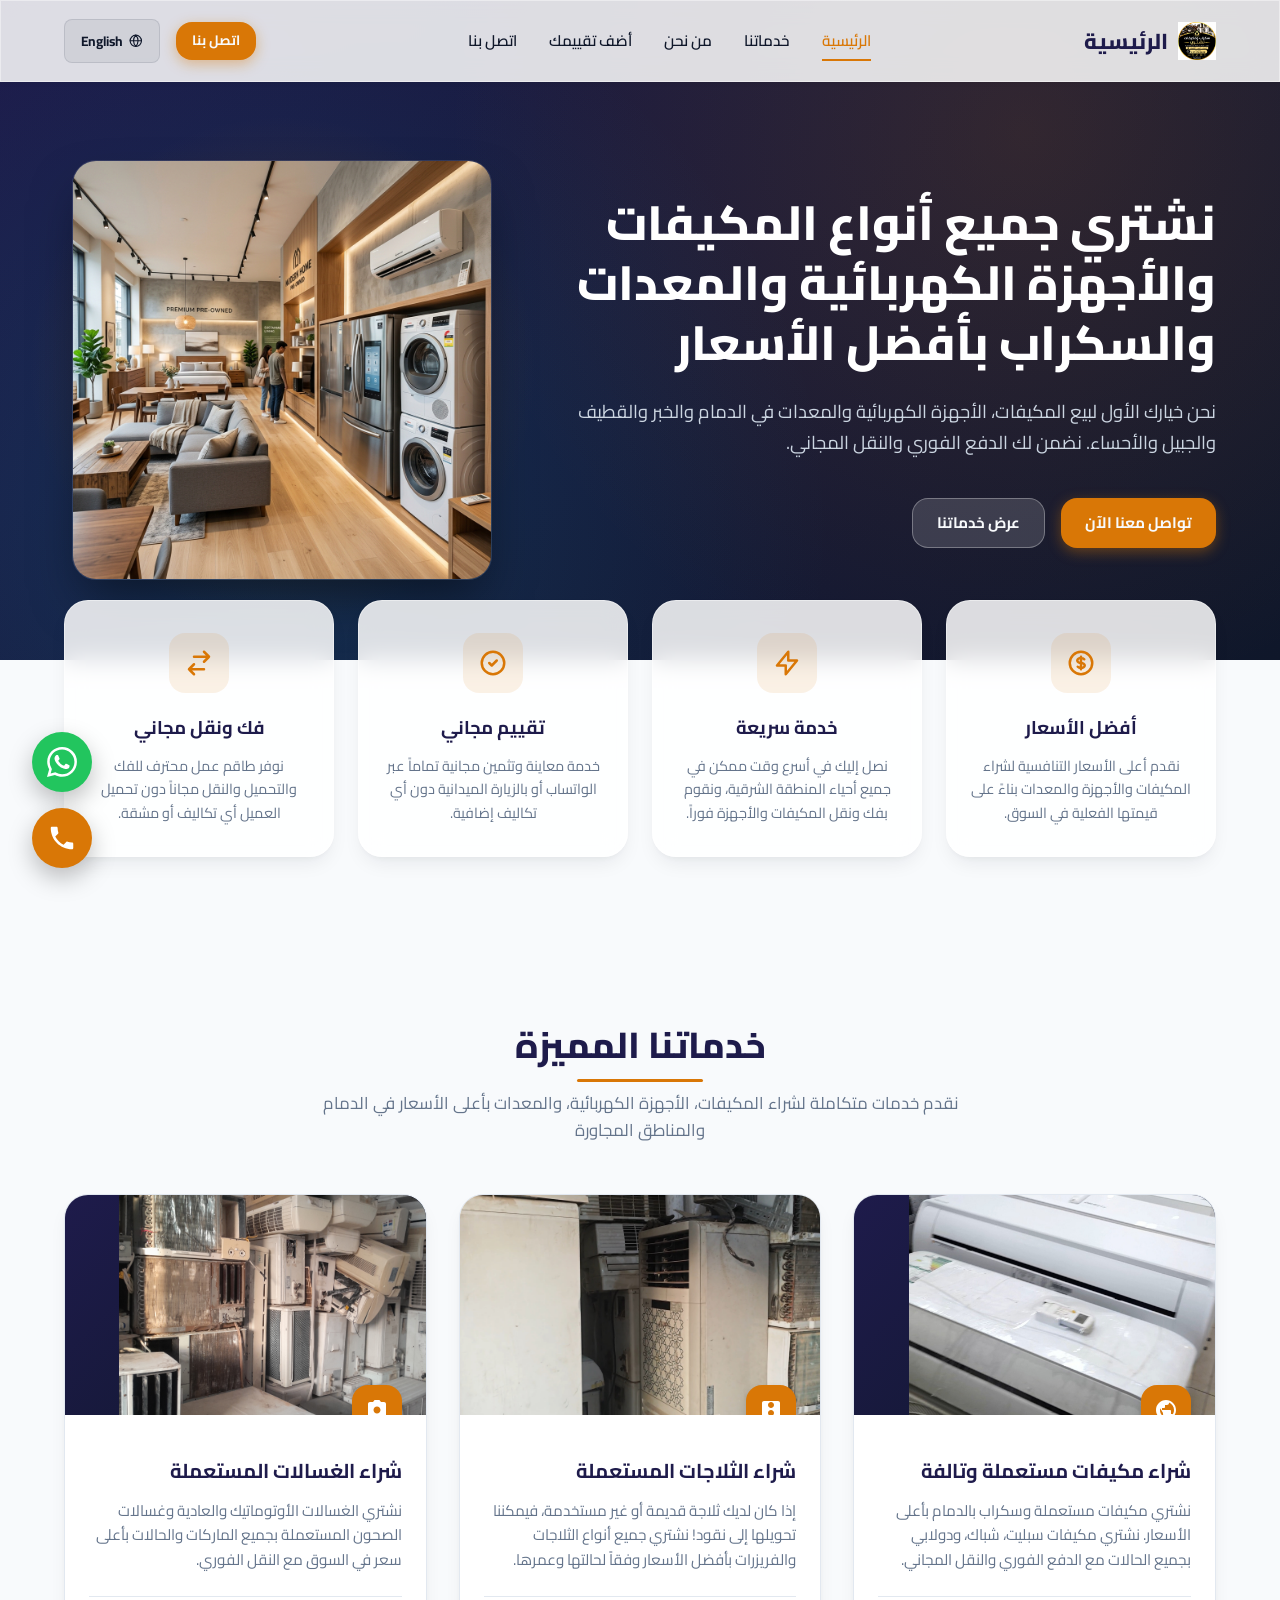
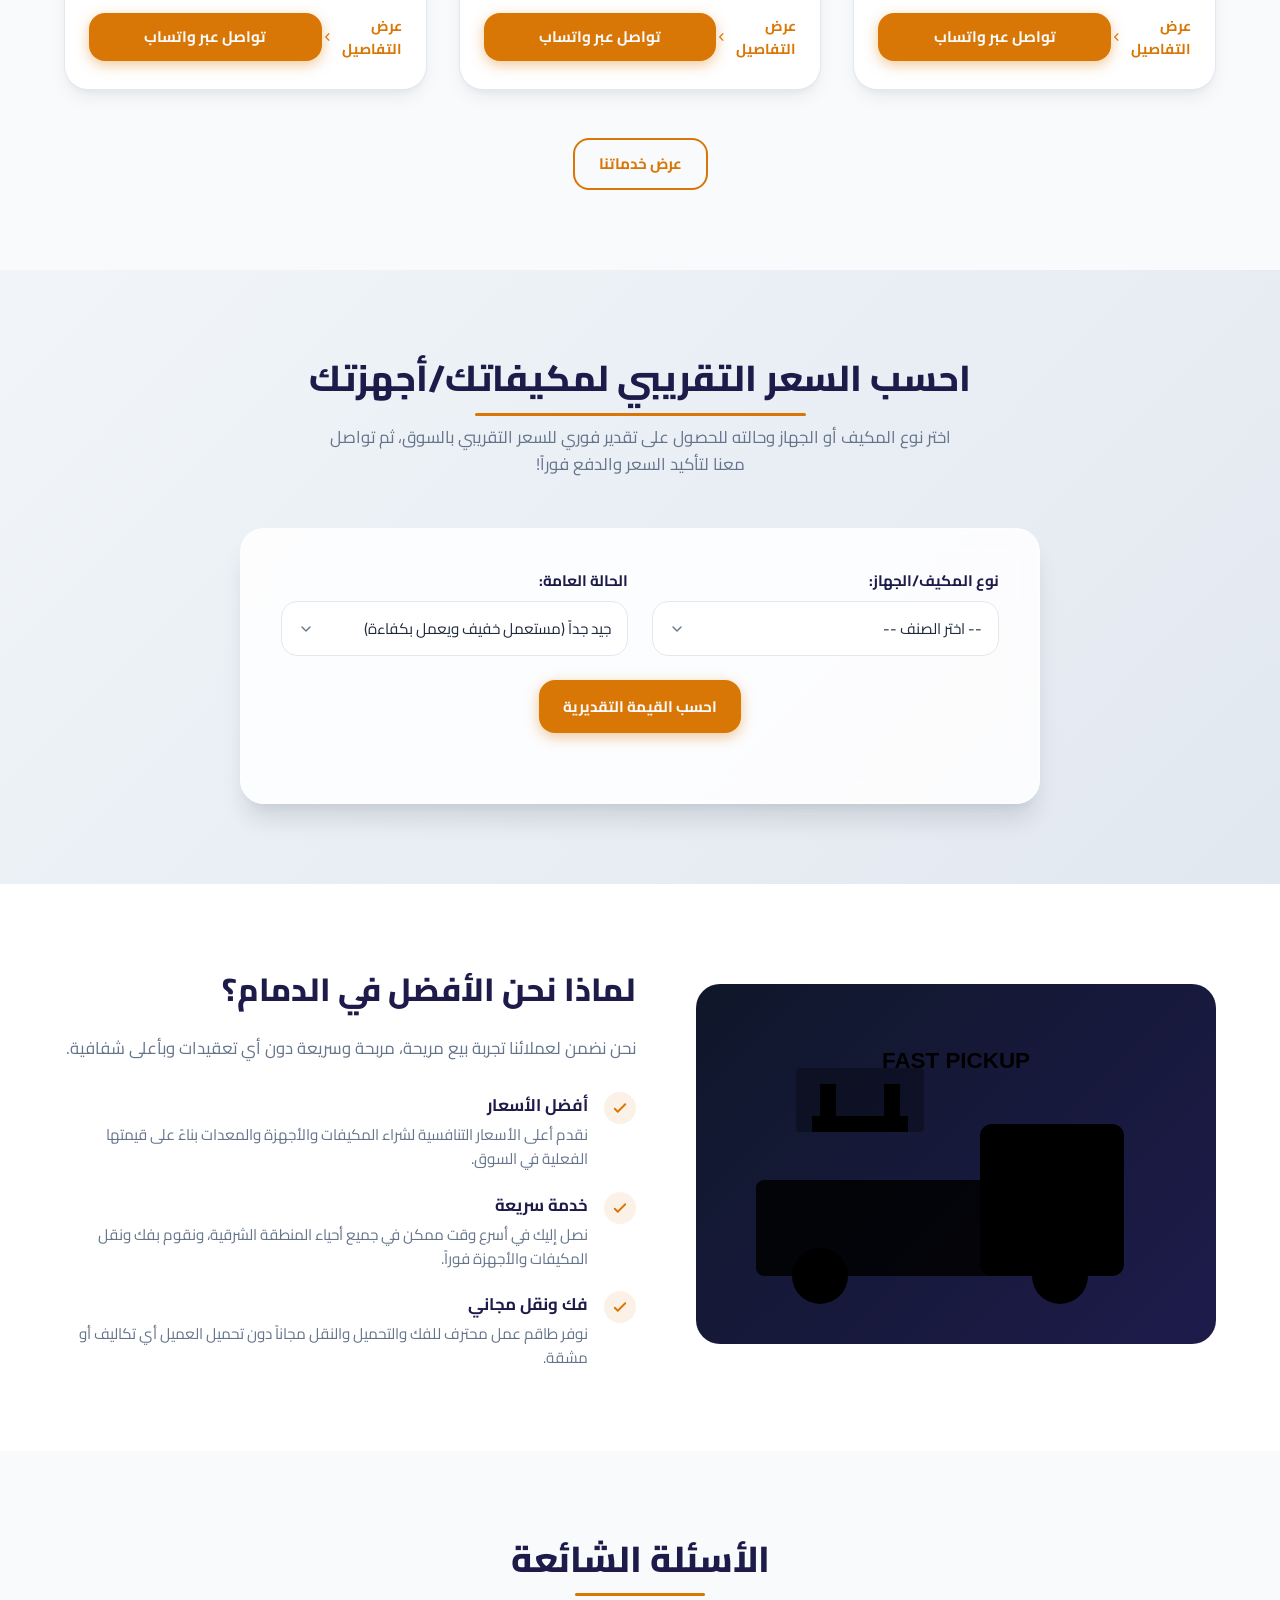
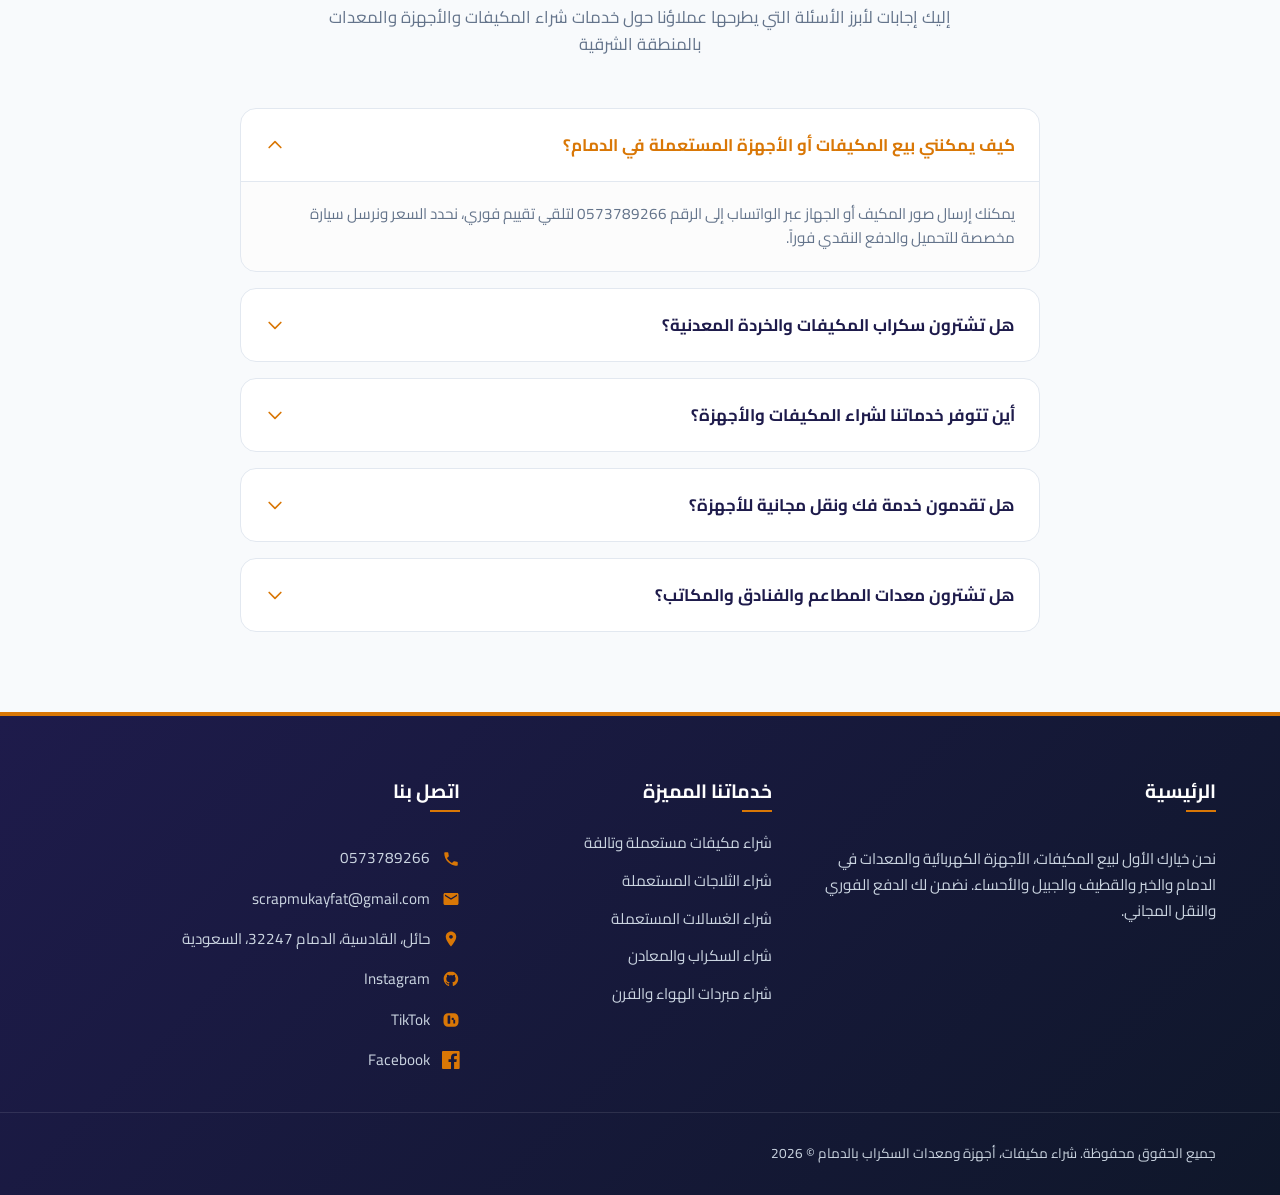
==== commit 06a4b0c8: "Add files via upload" ====
--- a/index.html
+++ b/index.html
@@ -406,6 +406,18 @@
             <svg fill="currentColor" viewBox="0 0 24 24"><path d="M12 2C8.13 2 5 5.13 5 9c0 5.25 7 13 7 13s7-7.75 7-13c0-3.87-3.13-7-7-7zm0 9.5c-1.38 0-2.5-1.12-2.5-2.5s1.12-2.5 2.5-2.5 2.5 1.12 2.5 2.5-1.12 2.5-2.5 2.5z"/></svg>
             <span data-i18n="locationAddress">الدمام، الخبر، القطيف، الجبيل، الأحساء</span>
           </div>
+          <div class="footer-contact-item">
+            <svg fill="currentColor" viewBox="0 0 24 24"><path d="M12 2.163c-5.41 0-9.797 4.388-9.797 9.798 0 4.33 2.793 8.005 6.664 9.307.487.09.66-.212.66-.473 0-.232-.009-.848-.014-1.665-2.712.588-3.283-1.307-3.283-1.307-.443-1.124-1.082-1.423-1.082-1.423-.885-.605.067-.593.067-.593.978.07 1.493 1.004 1.493 1.004.869 1.49 2.282 1.06 2.84.811.088-.63.34-1.06.618-1.304-2.164-.246-4.439-1.082-4.439-4.815 0-1.063.38-1.932 1.003-2.612-.101-.247-.435-1.238.096-2.58 0 0 .818-.262 2.68 1.0.777-.216 1.61-.325 2.437-.329.827.004 1.66.113 2.438.329 1.86-1.26 2.678-1.0 2.678-1.0.532 1.342.198 2.333.097 2.58.624.68 1.003 1.55 1.003 2.612 0 3.742-2.278 4.565-4.451 4.807.349.301.66.897.66 1.807 0 1.305-.012 2.358-.012 2.678 0 .262.171.567.665.471 3.868-1.304 6.66-4.978 6.66-9.307 0-5.41-4.386-9.798-9.797-9.798z"/></svg>
+            <a href="https://www.instagram.com/scrapmukyfatbuyer?igsh=N3dmYjc3emI2MzQ0" target="_blank">Instagram</a>
+          </div>
+          <div class="footer-contact-item">
+            <svg fill="currentColor" viewBox="0 0 24 24"><path d="M16 3H8C4.69 3 2 5.69 2 9v6c0 3.31 2.69 6 6 6h8c3.31 0 6-2.69 6-6V9c0-3.31-2.69-6-6-6zM10.97 16.43c0 .3-.24.54-.55.54H8.03c-.3 0-.55-.24-.55-.54v-9.86c0-.3.24-.54.55-.54h2.39c.3 0 .55.24.55.54v9.86zm1.78-5.93c0-.86.7-1.55 1.57-1.55.87 0 1.58.69 1.58 1.55s-.71 1.55-1.58 1.55c-.87 0-1.57-.69-1.57-1.55zm4.79 5.93c0 .22-.18.4-.4.4h-1.65a.4.4 0 01-.4-.4v-4.5c0-.22.18-.4.4-.4h1.65c.22 0 .4.18.4.4v4.5z"/></svg>
+            <a href="https://www.tiktok.com/@scrapcpg20i?_r=1&_t=ZS-977quDpNVmS" target="_blank">TikTok</a>
+          </div>
+          <div class="footer-contact-item">
+            <svg fill="currentColor" viewBox="0 0 24 24"><path d="M22.67 0H1.33A1.33 1.33 0 000 1.33v21.34A1.33 1.33 0 001.33 24H12V14.7h-3.3V11h3.3V8.4c0-3.3 2-5.1 5-5.1 1.4 0 2.6.1 2.9.1v3.4h-2c-1.5 0-1.8.7-1.8 1.8V11h3.6l-.5 3.7h-3.1V24h6.1a1.33 1.33 0 001.33-1.33V1.33A1.33 1.33 0 0022.67 0z"/></svg>
+            <a href="https://www.facebook.com/share/1CpFUC6HUP/" target="_blank">Facebook</a>
+          </div>
         </div>
       </div>
     </div>
